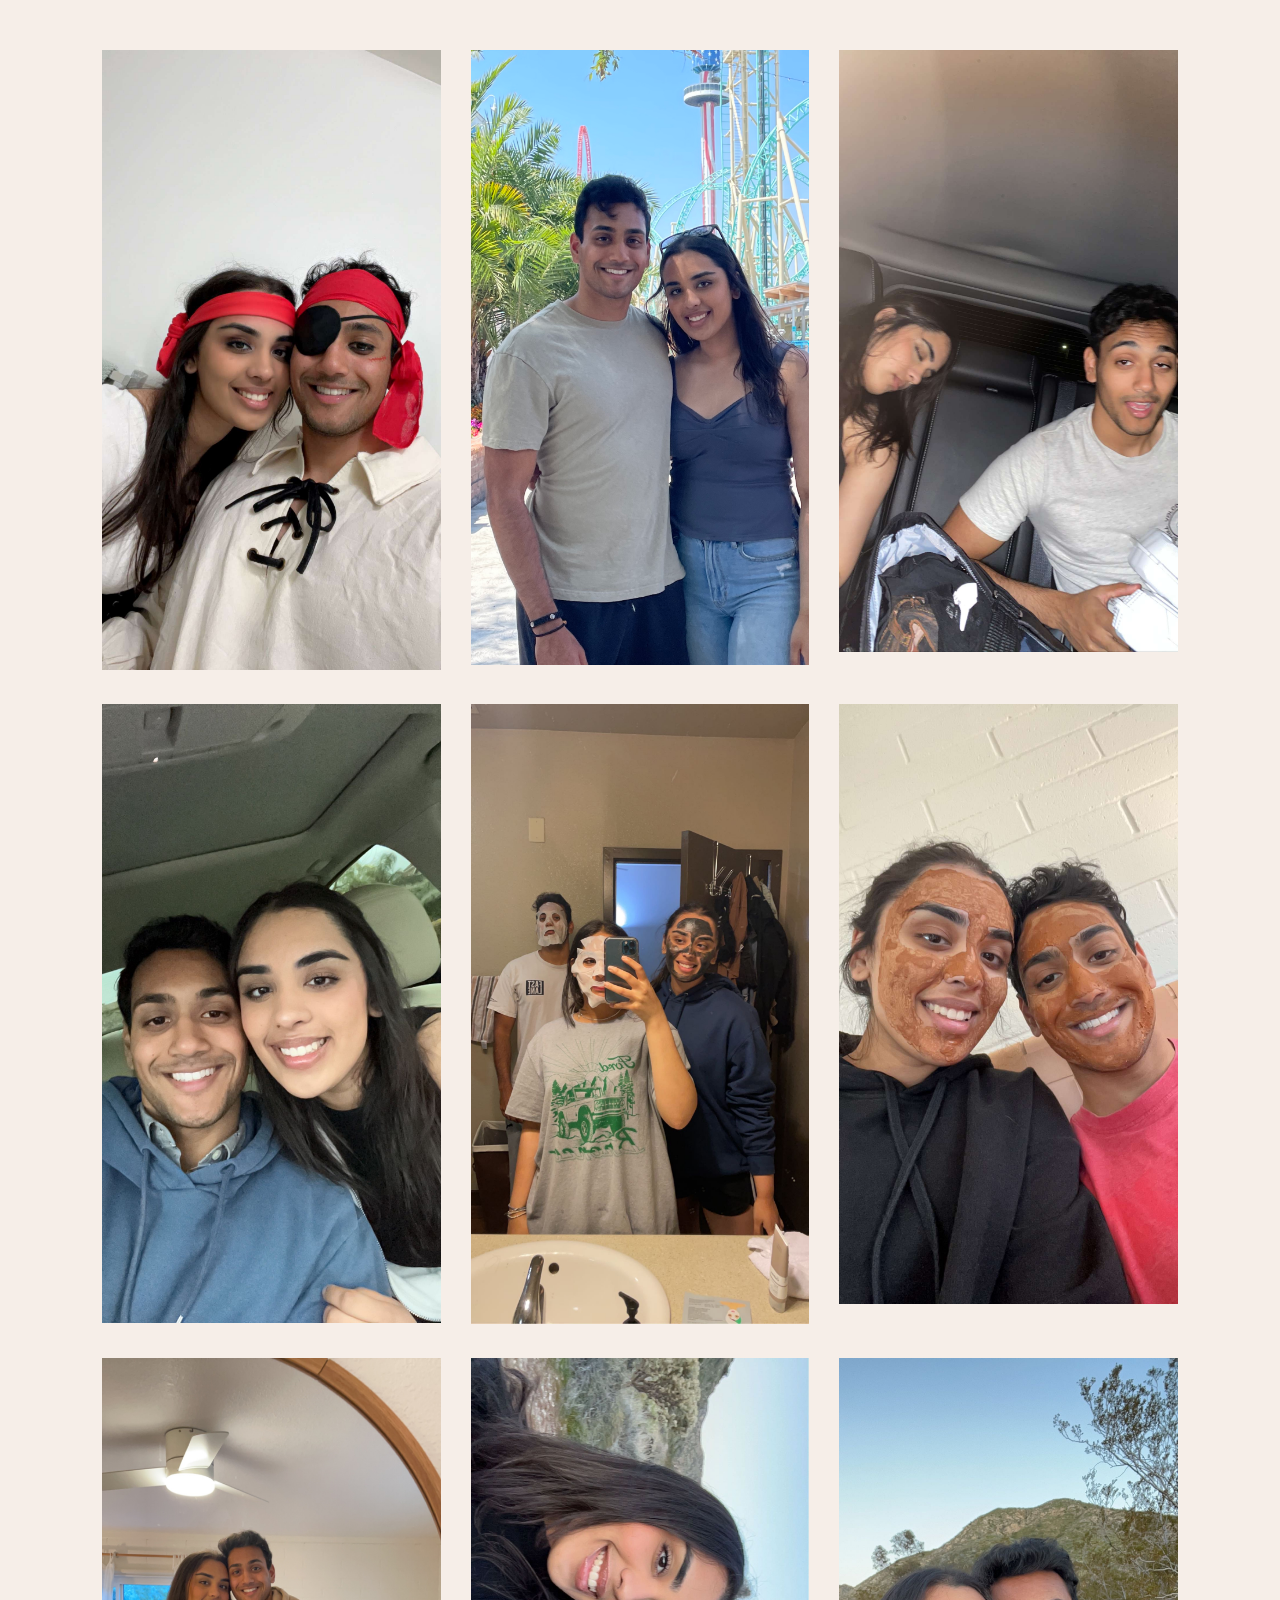
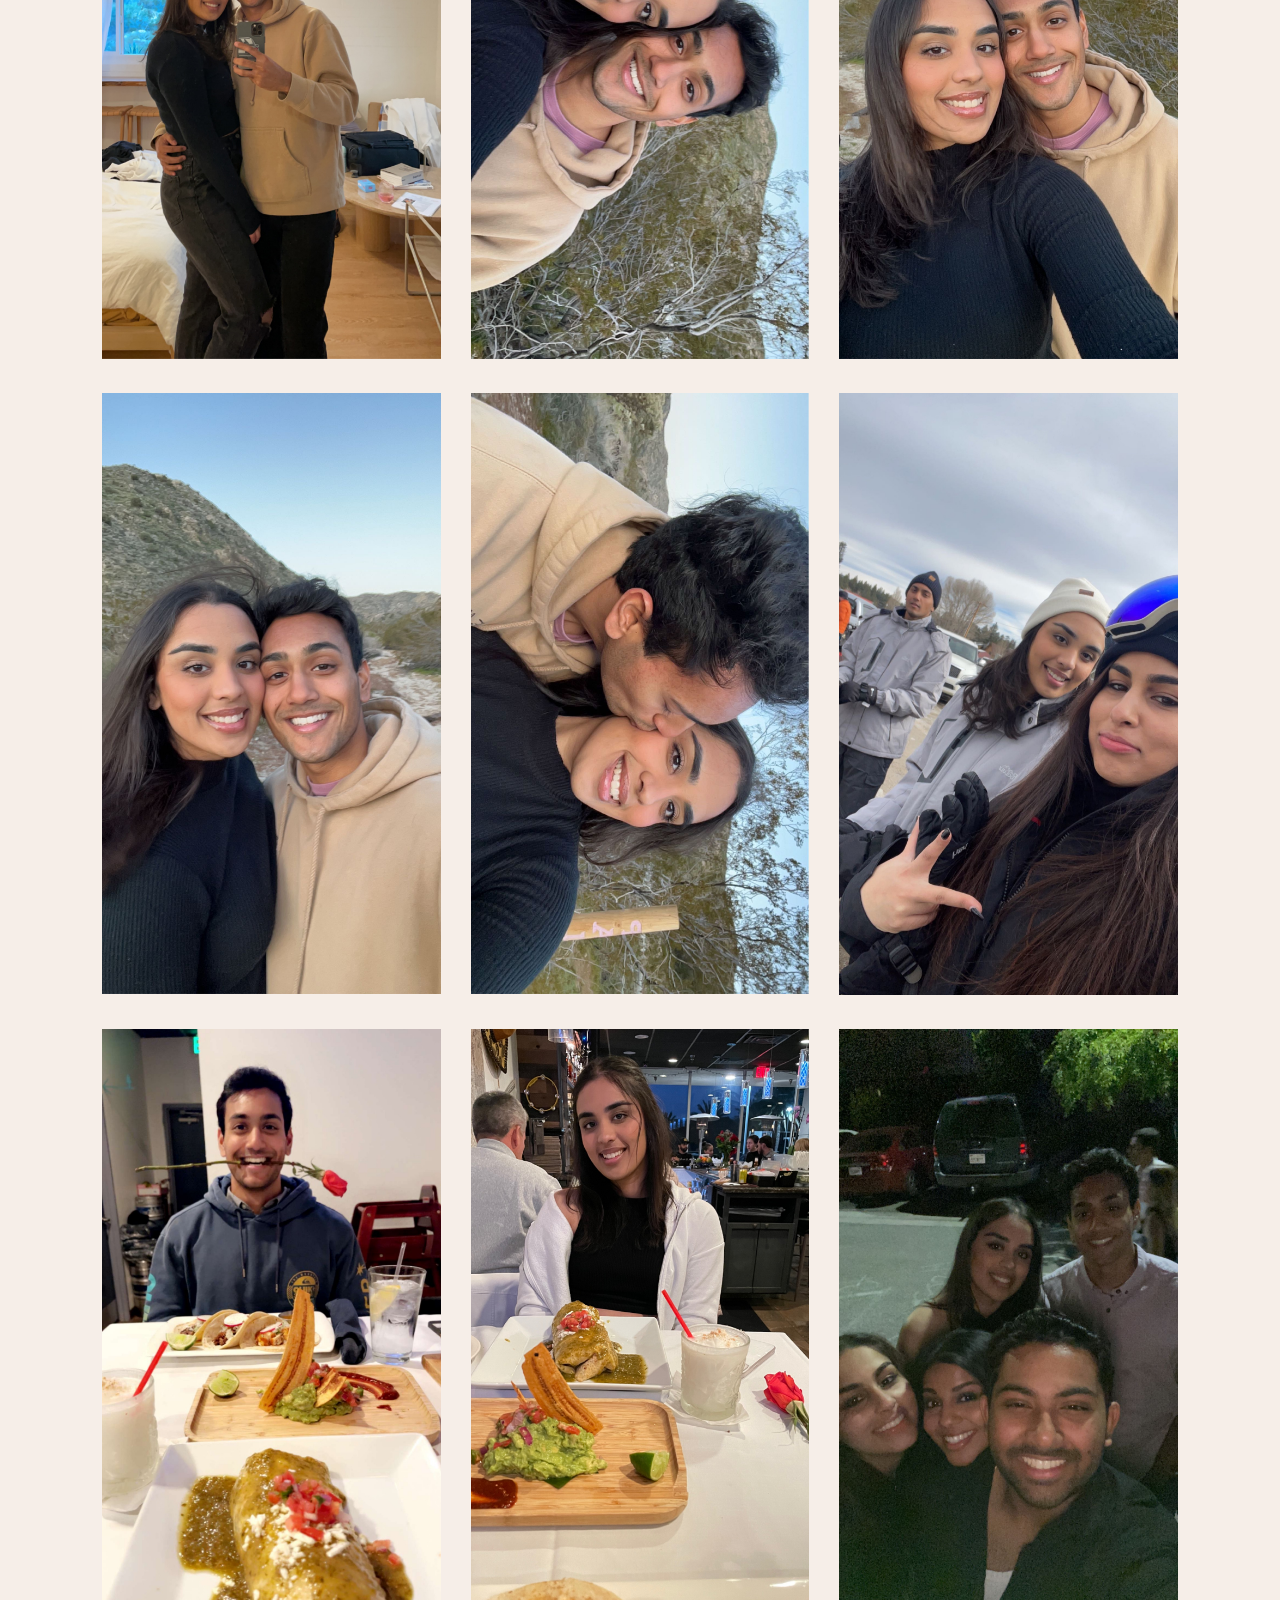
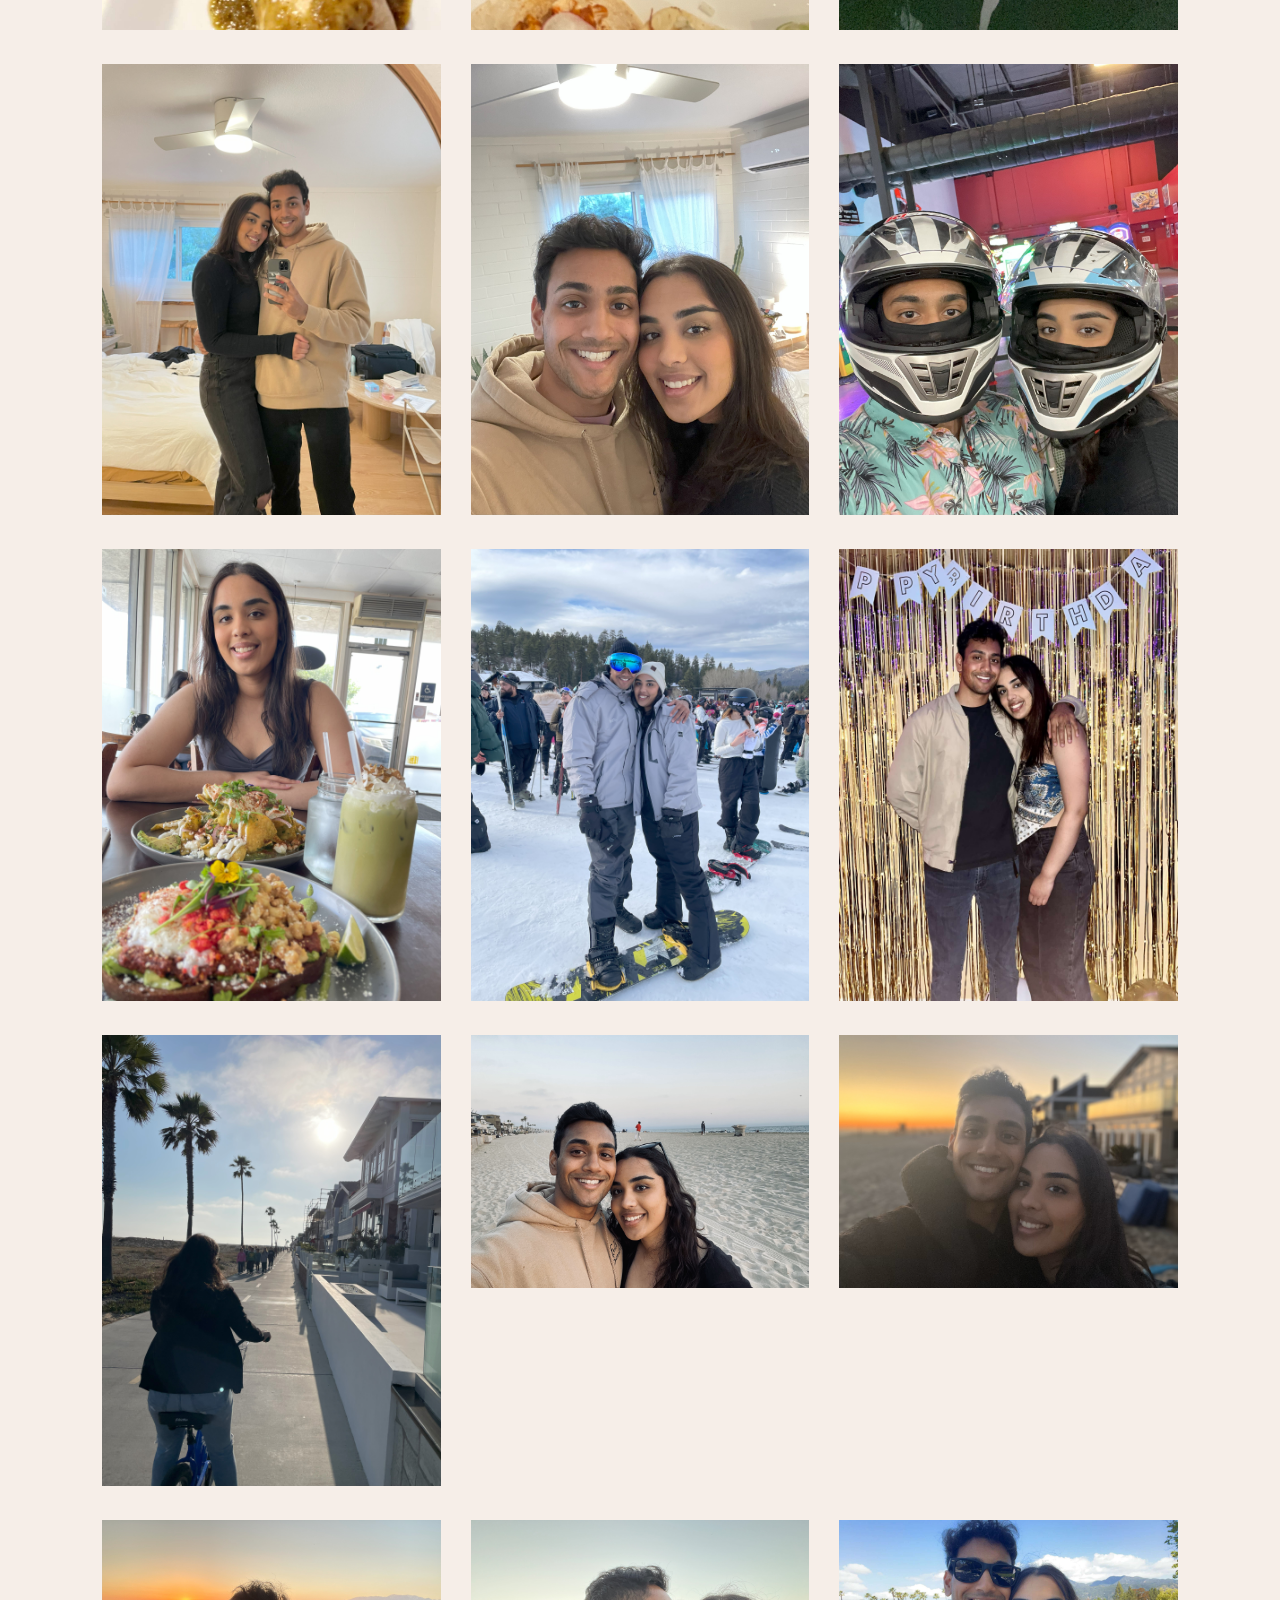
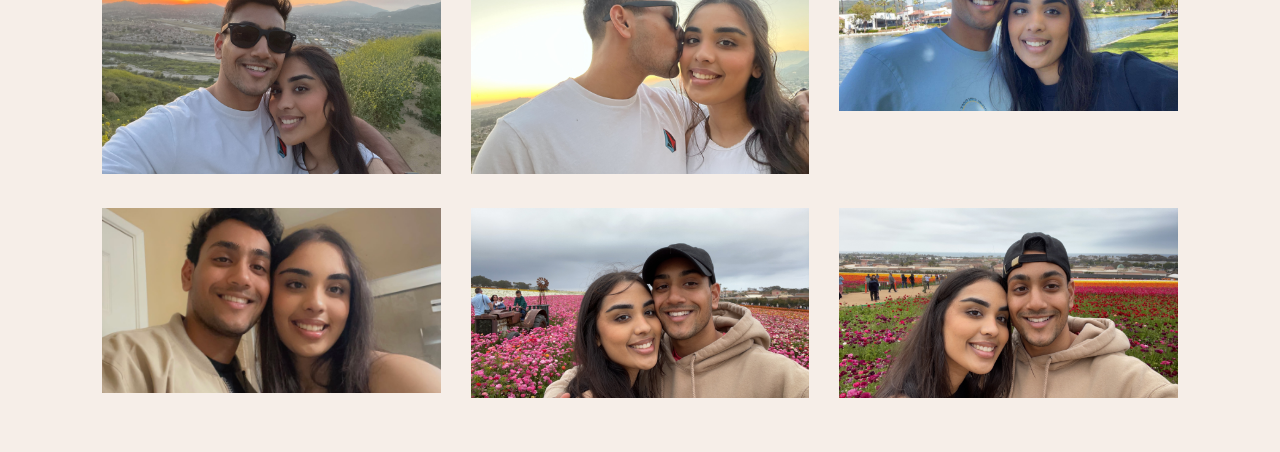
==== year1.html @ 70c32c3d "Add Year 1.html" ====
<!DOCTYPE html>
<html>
    <head>
        <meta name="viewport" content="width=device-width, initial-scale=1.0">
        <title>Year 1 Image Gallery</title>
        <link rel="stylesheet" href="style.css">
        <link rel="stylesheet" href="lightbox.css">

    </head>
    <body style="background-color:#f6eee8;">
        <div class="container">
            <div class="gallery">
                <a href="Year1/Halloween2022.JPG" data-lightbox="Halloween 2022" data-title="Halloween 2022">
                    <img src="Year1/Halloween2022.JPG">
                </a>
                <a href="Year1/Knotts2023_2.jpg" data-lightbox="Knotts Berry Farm 2023" data-title="Knotts Berry Farm 2023">
                    <img src="Year1/Knotts2023_2.jpg">
                </a>
                <a href="Year1/Riverside2023_1.JPG" data-lightbox="Riverside 2023" data-title="Riverside 2023">
                    <img src="Year1/Riverside2023_1.JPG">
                </a>
                <a href="Year1/RiversideSycamorePark2023.JPG" data-lightbox="Sycamore Park - Riverside 2023" data-title="Sycamore Park - Riverside 2023">
                    <img src="Year1/RiversideSycamorePark2023.JPG">
                </a>
                <a href="Year1/Riverside2022_3.JPG" data-lightbox="Riverside 2022" data-title="Riverside 2022">
                    <img src="Year1/Riverside2022_3.JPG">
                </a>
                <a href="Year1/JoshuaTree2023_1.JPG" data-lightbox="Joshua Tree 2023" data-title="Joshua Tree 2023">
                    <img src="Year1/JoshuaTree2023_1.JPG">
                </a>
                <a href="Year1/JoshuaTree2023_4.JPG" data-lightbox="Joshua Tree 2023" data-title="Joshua Tree 2023">
                    <img src="Year1/JoshuaTree2023_4.JPG">
                </a>
                <a href="Year1/JoshuaTree2023_5.JPG" data-lightbox="Joshua Tree 2023" data-title="Joshua Tree 2023">
                    <img src="Year1/JoshuaTree2023_5.JPG">
                </a>
                <a href="Year1/JoshuaTree2023_6.JPG" data-lightbox="Joshua Tree 2023" data-title="Joshua Tree 2023">
                    <img src="Year1/JoshuaTree2023_6.JPG">
                </a>
                <a href="Year1/JoshuaTree2023_7.JPG" data-lightbox="Joshua Tree 2023" data-title="Joshua Tree 2023">
                    <img src="Year1/JoshuaTree2023_7.JPG">
                </a>
                <a href="Year1/JoshuaTree2023_8.JPG" data-lightbox="Joshua Tree 2023" data-title="Joshua Tree 2023">
                    <img src="Year1/JoshuaTree2023_8.JPG">
                </a>
                <a href="Year1/BigBear2023_2.JPG" data-lightbox="Big Bear 2023" data-title="Big Bear 2023">
                    <img src="Year1/BigBear2023_2.JPG">
                </a>
                <a href="Year1/Riverside - Valentines Day 2023_1.JPG" data-lightbox="Valentines Day - Riverside 2023" data-title="Valentines Day - Riverside 2023">
                    <img src="Year1/Riverside - Valentines Day 2023_1.JPG">
                </a>
                <a href="Year1/Riverside - Valentines Day 2023_2.JPG" data-lightbox="Valentines Day - Riverside 2023" data-title="Valentines Day - Riverside 2023">
                    <img src="Year1/Riverside - Valentines Day 2023_2.JPG">
                </a>
                <a href="Year1/Riverside2023_2.JPG" data-lightbox="Riverside 2023" data-title="Riverside 2023">
                    <img src="Year1/Riverside2023_2.JPG">
                </a>
                <a href="Year1/JoshuaTree2023_2.jpg" data-lightbox="Joshua Tree 2023" data-title="Joshua Tree 2023">
                    <img src="Year1/JoshuaTree2023_2.jpg">
                </a>
                <a href="Year1/JoshuaTree2023_3.jpg" data-lightbox="Joshua Tree 2023" data-title="Joshua Tree 2023">
                    <img src="Year1/JoshuaTree2023_3.jpg">
                </a>
                <a href="Year1/K1Speed_2023.jpg" data-lightbox="K1 Speed 2023 - Ryan's Birthday" data-title="K1 Speed 2023 - Ryan's Birthday">
                    <img src="Year1/K1Speed_2023.jpg">
                </a>
                <a href="Year1/Knotts2023_1.jpg" data-lightbox="Knotts Berry Farm 2023" data-title="Knotts Berry Farm 2023">
                    <img src="Year1/Knotts2023_1.jpg">
                </a>
                <a href="Year1/BigBear2023.jpg" data-lightbox="Big Bear 2023" data-title="Big Bear 2023">
                    <img src="Year1/BigBear2023.jpg">
                </a>
                <a href="Year1/Riverside2022_2.JPG" data-lightbox="Riverside 2022" data-title="Riverside 2022">
                    <img src="Year1/Riverside2022_2.JPG">
                </a>
                <a href="Year1/Newport2023_1.jpg" data-lightbox="Newport 2023" data-title="Newport 2023">
                    <img src="Year1/Newport2023_1.jpg">
                </a>
                <a href="Year1/Newport2023_2.jpg" data-lightbox="Newport 2023" data-title="Newport 2023">
                    <img src="Year1/Newport2023_2.jpg">
                </a>
                <a href="Year1/Newport2023_3.jpg" data-lightbox="Newport 2023" data-title="Newport 2023">
                    <img src="Year1/Newport2023_3.jpg">
                </a>
                <a href="Year1/Riverside_MountRoubidoux2023_1.jpg" data-lightbox="Mount Roubidoux - Riverside 2023" data-title="Mount Roubidoux - Riverside 2023">
                    <img src="Year1/Riverside_MountRoubidoux2023_1.jpg">
                </a>
                <a href="Year1/Riverside_MountRoubidoux2023_2.jpg" data-lightbox="Mount Roubidoux - Riverside 2023" data-title="Mount Roubidoux - Riverside 2023">
                    <img src="Year1/Riverside_MountRoubidoux2023_2.jpg">
                </a>
                <a href="Year1/RSMLake2023.JPG" data-lightbox="Rancho Santa Margarita Lake 2023" data-title="Rancho Santa Margarita Lake 2023">
                    <img src="Year1/RSMLake2023.JPG">
                </a>
                <a href="Year1/Riverside2022_1.JPG" data-lightbox="Riverside 2022" data-title="Riverside 2022">
                    <img src="Year1/Riverside2022_1.JPG">
                </a>
                <a href="Year1/CarlsbadFlowerFields2023_1.JPG" data-lightbox="Carlsbad Flower Fields 2023" data-title="Carlsbad Flower Fields 2023">
                    <img src="Year1/CarlsbadFlowerFields2023_1.JPG">
                </a>
                <a href="Year1/CarlsbadFlowerFields2023_2.JPG" data-lightbox="Carlsbad Flower Fields 2023" data-title="Carlsbad Flower Fields 2023">
                    <img src="Year1/CarlsbadFlowerFields2023_2.JPG">
                </a>
            </div>
        </div>
        <script src="lightbox-plus-jquery.js"></script>
    </body>
</html>
---- style.css ----
*{
    margin: 0;
    padding: 0;
    box-sizing: border-box;
    font-family: 'poppins', sans-serif;
}

.container{
    width: 100%;
    min-height: 100vh;
    display: flex;
    align-items: center;
    justify-content: center;
    padding: 50px 8%;
}

.gallery{
    display: grid;
    grid-template-columns: repeat(auto-fit, minmax(250px, 1fr));
    grid-gap: 30px;
}

.gallery img{
    width: 100%;
}
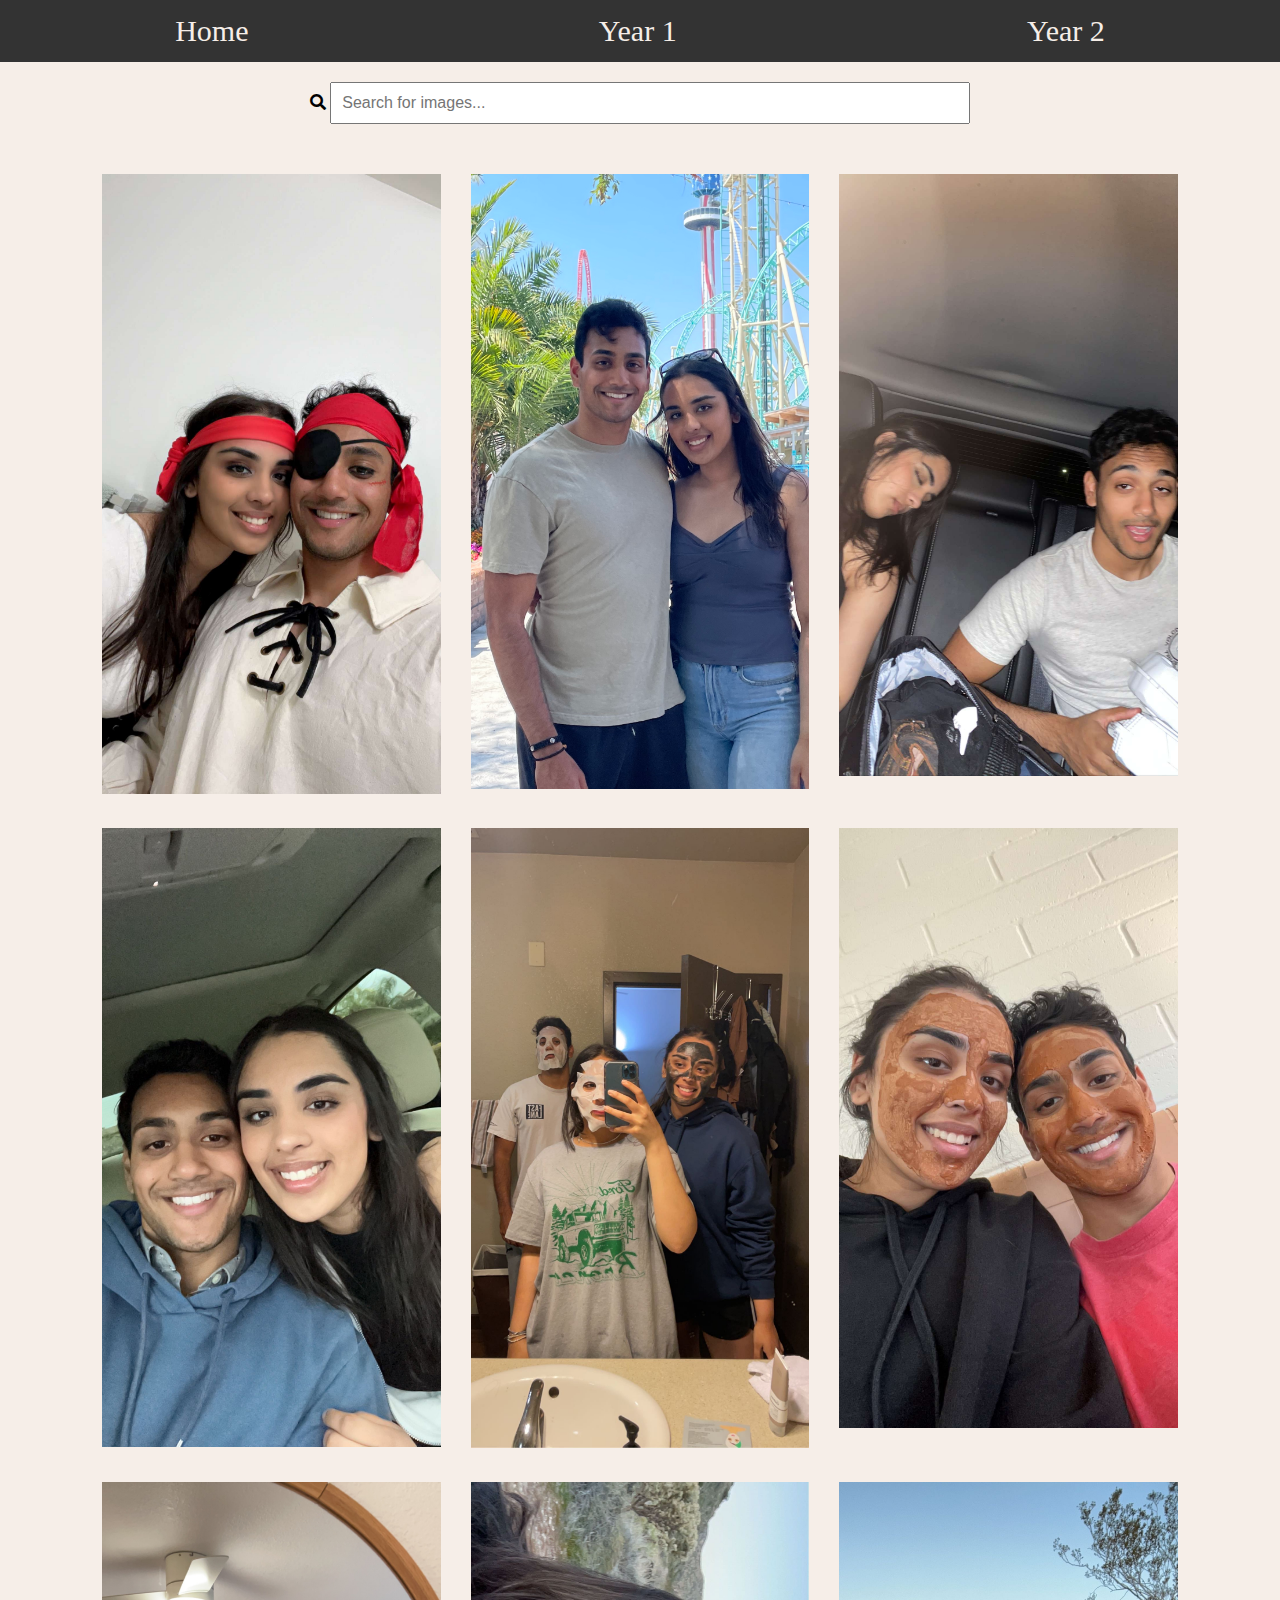
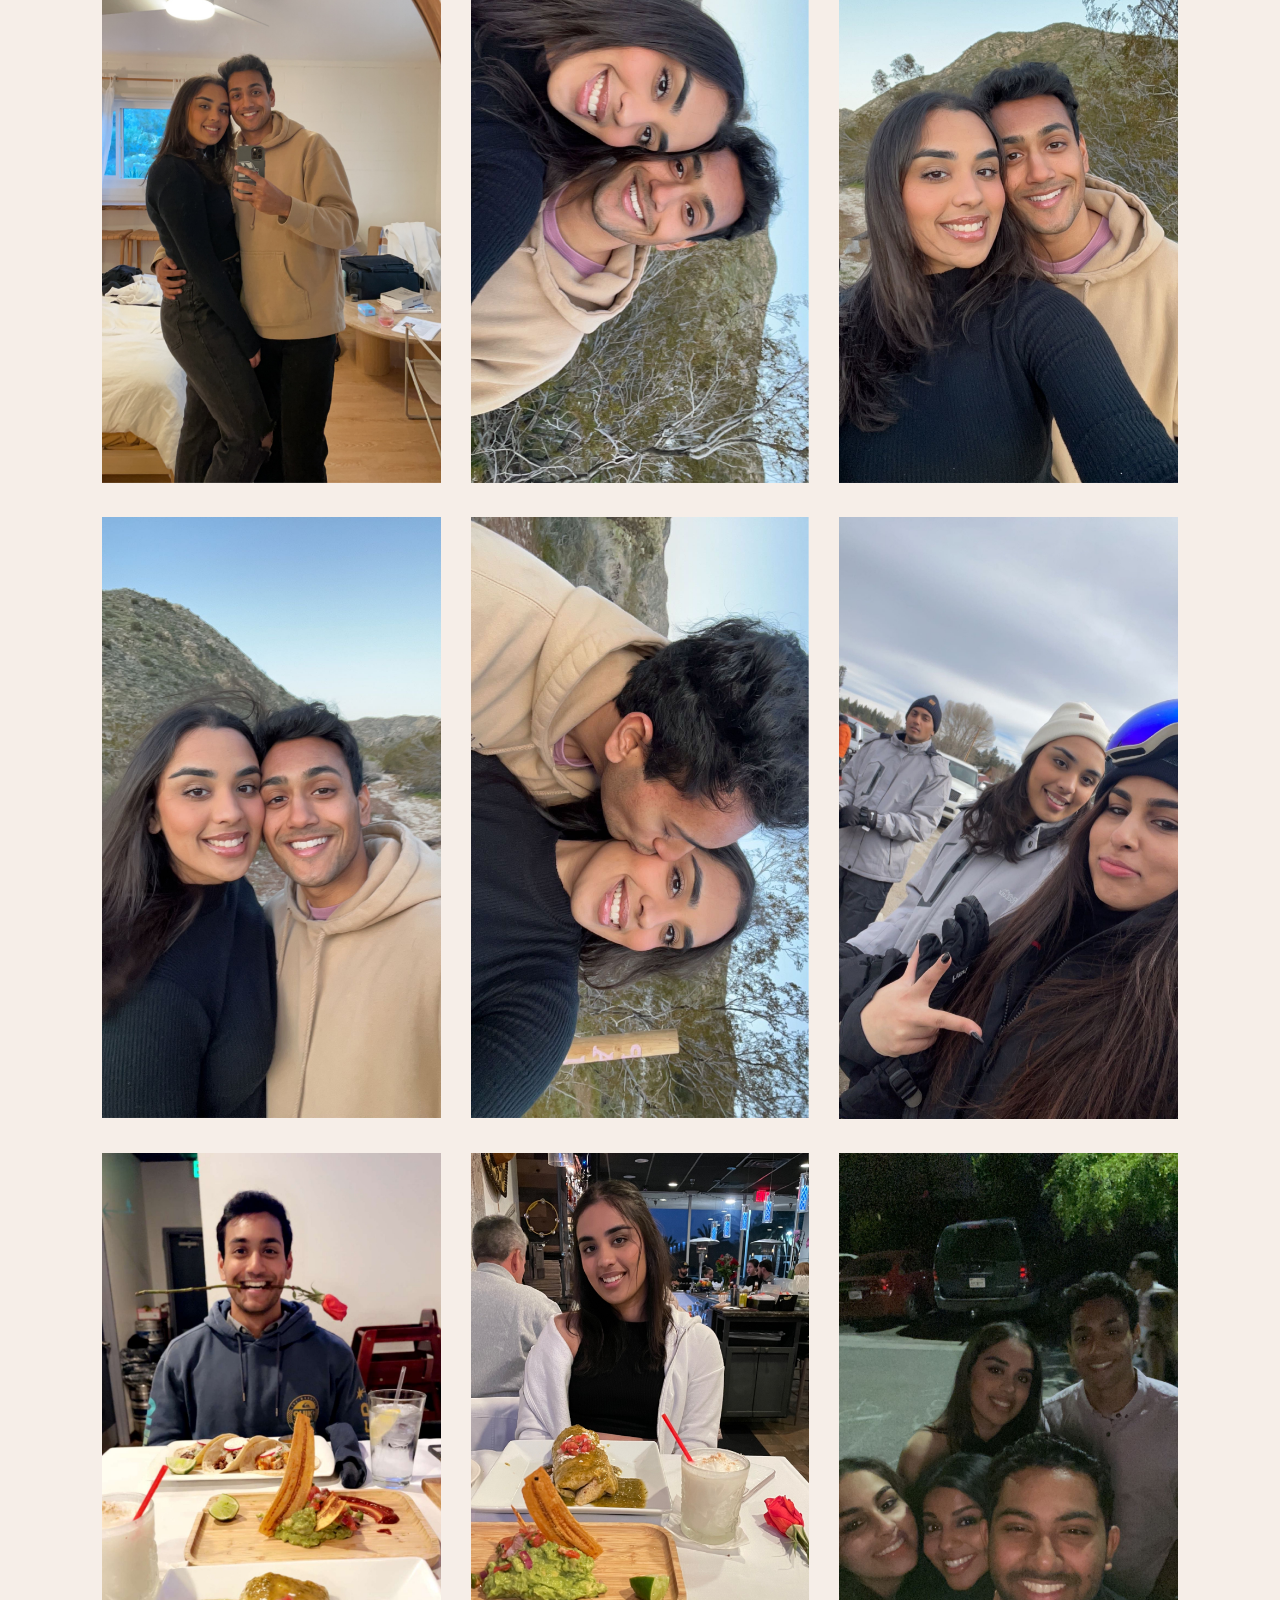
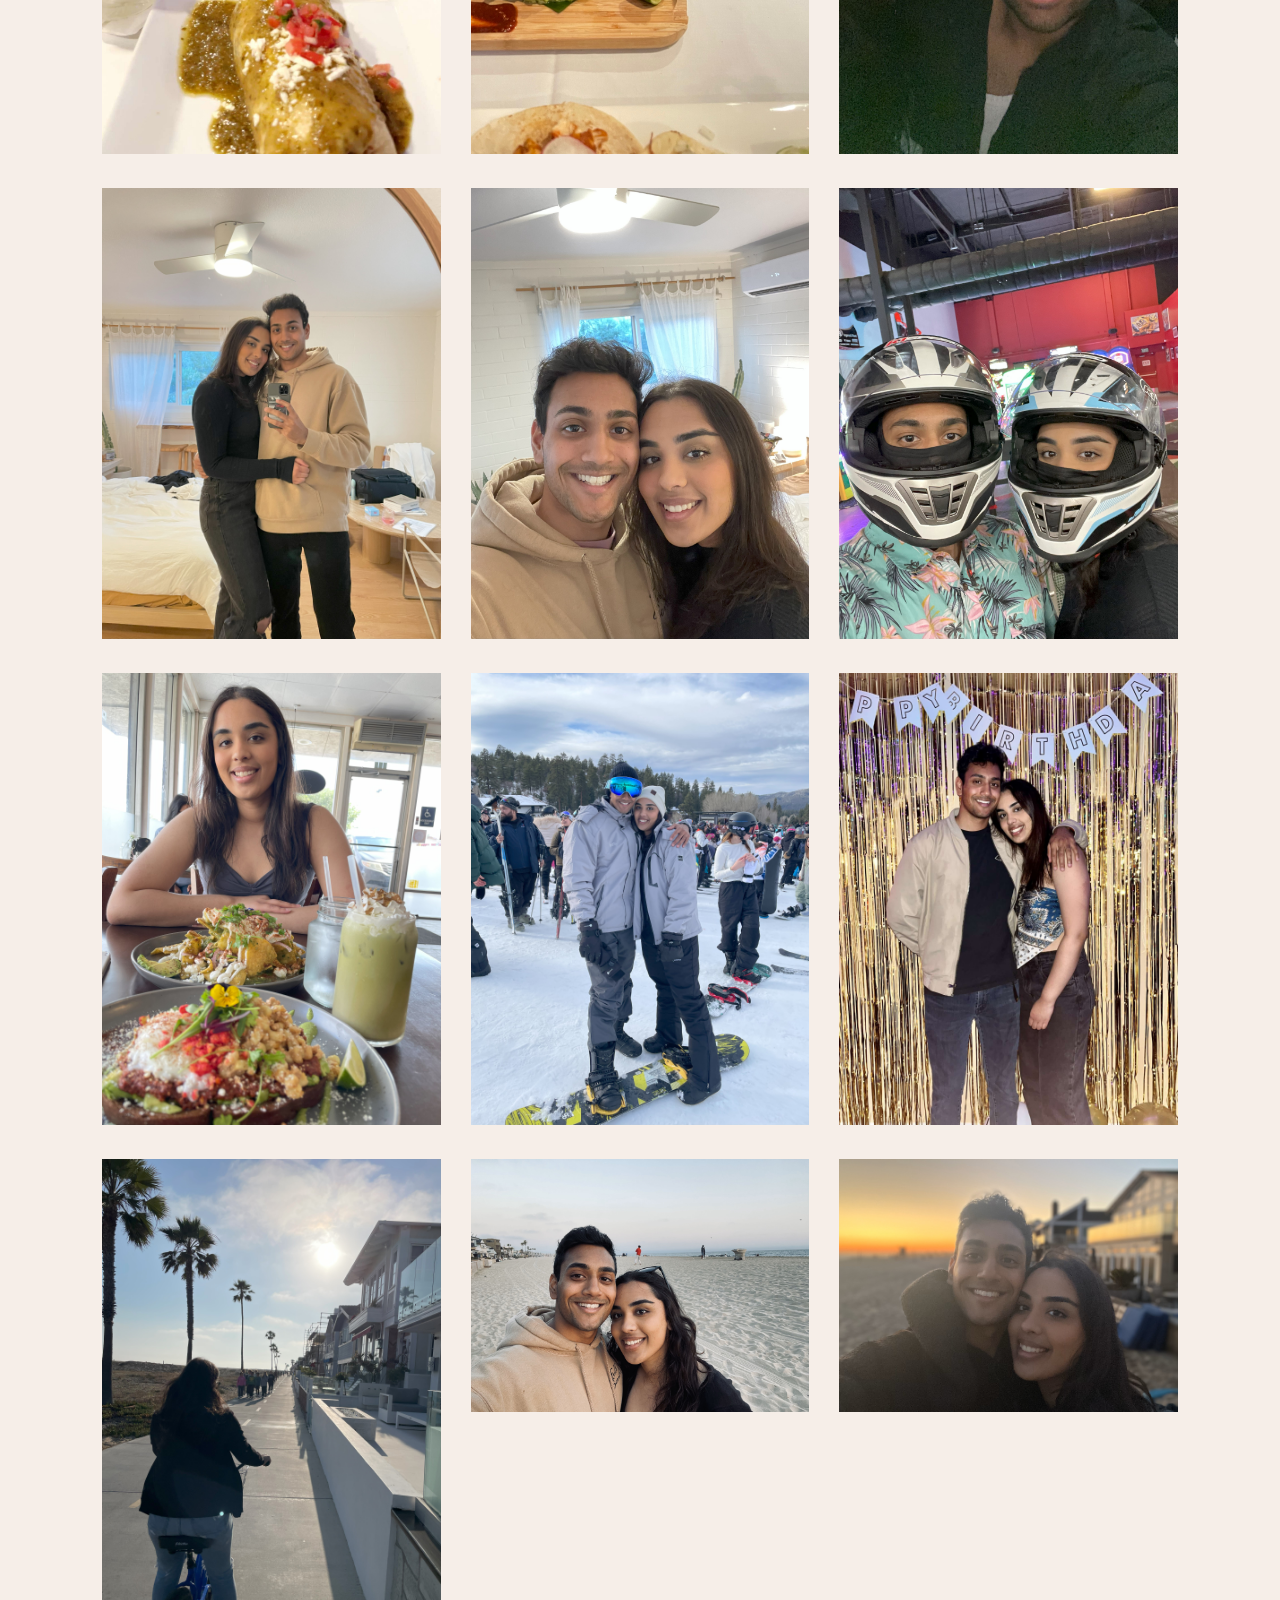
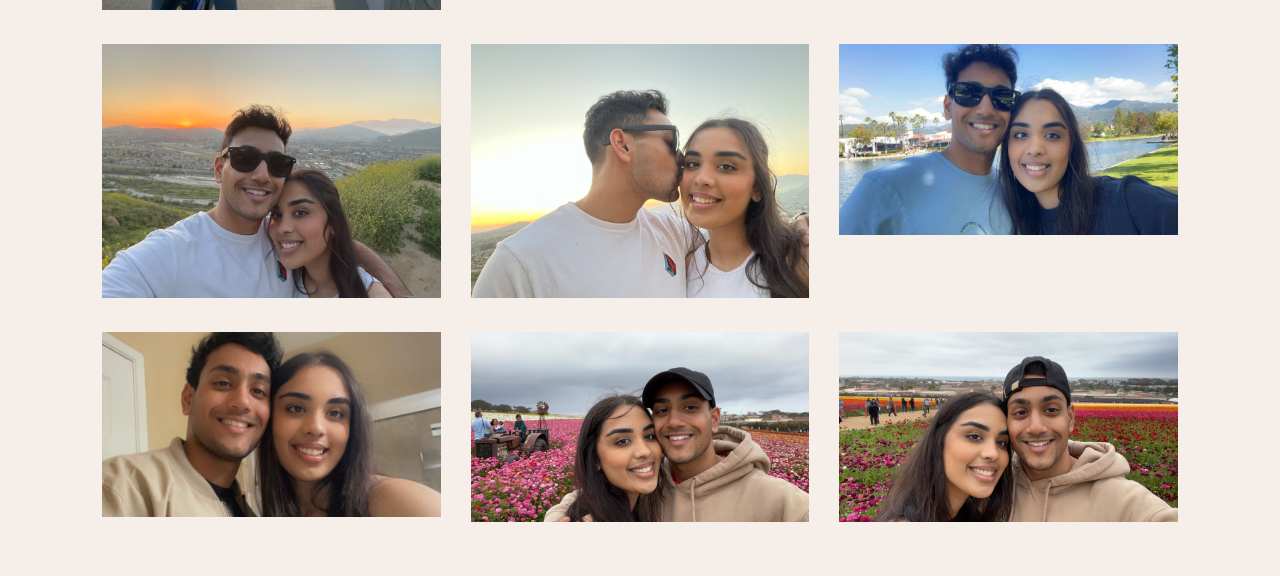
==== commit a3d81a03: "add nav bar and search" ====
--- a/year1.html
+++ b/year1.html
@@ -3,105 +3,138 @@
     <head>
         <meta name="viewport" content="width=device-width, initial-scale=1.0">
         <title>Year 1 Image Gallery</title>
-        <link rel="stylesheet" href="style.css">
+        <link rel="stylesheet" href="gallery_style.css">
         <link rel="stylesheet" href="lightbox.css">
-
+        <link rel="stylesheet" href="https://cdnjs.cloudflare.com/ajax/libs/font-awesome/5.15.4/css/all.min.css">
     </head>
     <body style="background-color:#f6eee8;">
+
+                <!-- Navigation Bar -->
+        <nav class="navbar">
+            <ul>
+                <li><a href="index.html">Home</a></li>
+                <li><a href="year1.html">Year 1</a></li>
+                <li><a href="#">Year 2</a></li>
+            </ul>
+        </nav>
+
+        <div class="search-container">
+            <i class="fas fa-search search-icon"></i>
+            <input type="text" id="searchInput" onkeyup="searchImages()" placeholder="Search for images...">
+        </div>
+
         <div class="container">
             <div class="gallery">
-                <a href="Year1/Halloween2022.JPG" data-lightbox="Halloween 2022" data-title="Halloween 2022">
+                <a href="Year1/Halloween2022.JPG" data-lightbox="Year 1" data-title="Halloween 2022">
                     <img src="Year1/Halloween2022.JPG">
                 </a>
-                <a href="Year1/Knotts2023_2.jpg" data-lightbox="Knotts Berry Farm 2023" data-title="Knotts Berry Farm 2023">
+                <a href="Year1/Knotts2023_2.jpg" data-lightbox="Year 1" data-title="Knotts Berry Farm 2023">
                     <img src="Year1/Knotts2023_2.jpg">
                 </a>
-                <a href="Year1/Riverside2023_1.JPG" data-lightbox="Riverside 2023" data-title="Riverside 2023">
+                <a href="Year1/Riverside2023_1.JPG" data-lightbox="Year 1" data-title="Riverside 2023">
                     <img src="Year1/Riverside2023_1.JPG">
                 </a>
-                <a href="Year1/RiversideSycamorePark2023.JPG" data-lightbox="Sycamore Park - Riverside 2023" data-title="Sycamore Park - Riverside 2023">
+                <a href="Year1/RiversideSycamorePark2023.JPG" data-lightbox="Year 1" data-title="Sycamore Park - Riverside 2023">
                     <img src="Year1/RiversideSycamorePark2023.JPG">
                 </a>
-                <a href="Year1/Riverside2022_3.JPG" data-lightbox="Riverside 2022" data-title="Riverside 2022">
+                <a href="Year1/Riverside2022_3.JPG" data-lightbox="Year 1" data-title="Riverside 2022">
                     <img src="Year1/Riverside2022_3.JPG">
                 </a>
-                <a href="Year1/JoshuaTree2023_1.JPG" data-lightbox="Joshua Tree 2023" data-title="Joshua Tree 2023">
+                <a href="Year1/JoshuaTree2023_1.JPG" data-lightbox="Year 1" data-title="Joshua Tree 2023">
                     <img src="Year1/JoshuaTree2023_1.JPG">
                 </a>
-                <a href="Year1/JoshuaTree2023_4.JPG" data-lightbox="Joshua Tree 2023" data-title="Joshua Tree 2023">
+                <a href="Year1/JoshuaTree2023_4.JPG" data-lightbox="Year 1" data-title="Joshua Tree 2023">
                     <img src="Year1/JoshuaTree2023_4.JPG">
                 </a>
-                <a href="Year1/JoshuaTree2023_5.JPG" data-lightbox="Joshua Tree 2023" data-title="Joshua Tree 2023">
+                <a href="Year1/JoshuaTree2023_5.JPG" data-lightbox="Year 1" data-title="Joshua Tree 2023">
                     <img src="Year1/JoshuaTree2023_5.JPG">
                 </a>
-                <a href="Year1/JoshuaTree2023_6.JPG" data-lightbox="Joshua Tree 2023" data-title="Joshua Tree 2023">
+                <a href="Year1/JoshuaTree2023_6.JPG" data-lightbox="Year 1" data-title="Joshua Tree 2023">
                     <img src="Year1/JoshuaTree2023_6.JPG">
                 </a>
-                <a href="Year1/JoshuaTree2023_7.JPG" data-lightbox="Joshua Tree 2023" data-title="Joshua Tree 2023">
+                <a href="Year1/JoshuaTree2023_7.JPG" data-lightbox="Year 1" data-title="Joshua Tree 2023">
                     <img src="Year1/JoshuaTree2023_7.JPG">
                 </a>
-                <a href="Year1/JoshuaTree2023_8.JPG" data-lightbox="Joshua Tree 2023" data-title="Joshua Tree 2023">
+                <a href="Year1/JoshuaTree2023_8.JPG" data-lightbox="Year 1" data-title="Joshua Tree 2023">
                     <img src="Year1/JoshuaTree2023_8.JPG">
                 </a>
-                <a href="Year1/BigBear2023_2.JPG" data-lightbox="Big Bear 2023" data-title="Big Bear 2023">
+                <a href="Year1/BigBear2023_2.JPG" data-lightbox="Year 1" data-title="Big Bear 2023">
                     <img src="Year1/BigBear2023_2.JPG">
                 </a>
-                <a href="Year1/Riverside - Valentines Day 2023_1.JPG" data-lightbox="Valentines Day - Riverside 2023" data-title="Valentines Day - Riverside 2023">
+                <a href="Year1/Riverside - Valentines Day 2023_1.JPG" data-lightbox="Year 1" data-title="Valentines Day - Riverside 2023">
                     <img src="Year1/Riverside - Valentines Day 2023_1.JPG">
                 </a>
-                <a href="Year1/Riverside - Valentines Day 2023_2.JPG" data-lightbox="Valentines Day - Riverside 2023" data-title="Valentines Day - Riverside 2023">
+                <a href="Year1/Riverside - Valentines Day 2023_2.JPG" data-lightbox="Year 1" data-title="Valentines Day - Riverside 2023">
                     <img src="Year1/Riverside - Valentines Day 2023_2.JPG">
                 </a>
-                <a href="Year1/Riverside2023_2.JPG" data-lightbox="Riverside 2023" data-title="Riverside 2023">
+                <a href="Year1/Riverside2023_2.JPG" data-lightbox="Year 1" data-title="Riverside 2023">
                     <img src="Year1/Riverside2023_2.JPG">
                 </a>
-                <a href="Year1/JoshuaTree2023_2.jpg" data-lightbox="Joshua Tree 2023" data-title="Joshua Tree 2023">
+                <a href="Year1/JoshuaTree2023_2.jpg" data-lightbox="Year 1" data-title="Joshua Tree 2023">
                     <img src="Year1/JoshuaTree2023_2.jpg">
                 </a>
-                <a href="Year1/JoshuaTree2023_3.jpg" data-lightbox="Joshua Tree 2023" data-title="Joshua Tree 2023">
+                <a href="Year1/JoshuaTree2023_3.jpg" data-lightbox="Year 1" data-title="Joshua Tree 2023">
                     <img src="Year1/JoshuaTree2023_3.jpg">
                 </a>
-                <a href="Year1/K1Speed_2023.jpg" data-lightbox="K1 Speed 2023 - Ryan's Birthday" data-title="K1 Speed 2023 - Ryan's Birthday">
+                <a href="Year1/K1Speed_2023.jpg" data-lightbox="Year 1" data-title="K1 Speed 2023 - Ryan's Birthday">
                     <img src="Year1/K1Speed_2023.jpg">
                 </a>
-                <a href="Year1/Knotts2023_1.jpg" data-lightbox="Knotts Berry Farm 2023" data-title="Knotts Berry Farm 2023">
+                <a href="Year1/Knotts2023_1.jpg" data-lightbox="Year 1" data-title="Knotts Berry Farm 2023">
                     <img src="Year1/Knotts2023_1.jpg">
                 </a>
-                <a href="Year1/BigBear2023.jpg" data-lightbox="Big Bear 2023" data-title="Big Bear 2023">
+                <a href="Year1/BigBear2023.jpg" data-lightbox="Year 1" data-title="Big Bear 2023">
                     <img src="Year1/BigBear2023.jpg">
                 </a>
-                <a href="Year1/Riverside2022_2.JPG" data-lightbox="Riverside 2022" data-title="Riverside 2022">
+                <a href="Year1/Riverside2022_2.JPG" data-lightbox="Year 1" data-title="Riverside 2022">
                     <img src="Year1/Riverside2022_2.JPG">
                 </a>
-                <a href="Year1/Newport2023_1.jpg" data-lightbox="Newport 2023" data-title="Newport 2023">
+                <a href="Year1/Newport2023_1.jpg" data-lightbox="Year 1" data-title="Newport 2023">
                     <img src="Year1/Newport2023_1.jpg">
                 </a>
-                <a href="Year1/Newport2023_2.jpg" data-lightbox="Newport 2023" data-title="Newport 2023">
+                <a href="Year1/Newport2023_2.jpg" data-lightbox="Year 1" data-title="Newport 2023">
                     <img src="Year1/Newport2023_2.jpg">
                 </a>
-                <a href="Year1/Newport2023_3.jpg" data-lightbox="Newport 2023" data-title="Newport 2023">
+                <a href="Year1/Newport2023_3.jpg" data-lightbox="Year 1" data-title="Newport 2023">
                     <img src="Year1/Newport2023_3.jpg">
                 </a>
-                <a href="Year1/Riverside_MountRoubidoux2023_1.jpg" data-lightbox="Mount Roubidoux - Riverside 2023" data-title="Mount Roubidoux - Riverside 2023">
+                <a href="Year1/Riverside_MountRoubidoux2023_1.jpg" data-lightbox="Year 1" data-title="Mount Roubidoux - Riverside 2023">
                     <img src="Year1/Riverside_MountRoubidoux2023_1.jpg">
                 </a>
-                <a href="Year1/Riverside_MountRoubidoux2023_2.jpg" data-lightbox="Mount Roubidoux - Riverside 2023" data-title="Mount Roubidoux - Riverside 2023">
+                <a href="Year1/Riverside_MountRoubidoux2023_2.jpg" data-lightbox="Year 1" data-title="Mount Roubidoux - Riverside 2023">
                     <img src="Year1/Riverside_MountRoubidoux2023_2.jpg">
                 </a>
-                <a href="Year1/RSMLake2023.JPG" data-lightbox="Rancho Santa Margarita Lake 2023" data-title="Rancho Santa Margarita Lake 2023">
+                <a href="Year1/RSMLake2023.JPG" data-lightbox="Year 1" data-title="Rancho Santa Margarita Lake 2023">
                     <img src="Year1/RSMLake2023.JPG">
                 </a>
-                <a href="Year1/Riverside2022_1.JPG" data-lightbox="Riverside 2022" data-title="Riverside 2022">
+                <a href="Year1/Riverside2022_1.JPG" data-lightbox="Year 1" data-title="Riverside 2022">
                     <img src="Year1/Riverside2022_1.JPG">
                 </a>
-                <a href="Year1/CarlsbadFlowerFields2023_1.JPG" data-lightbox="Carlsbad Flower Fields 2023" data-title="Carlsbad Flower Fields 2023">
+                <a href="Year1/CarlsbadFlowerFields2023_1.JPG" data-lightbox="Year 1" data-title="Carlsbad Flower Fields 2023">
                     <img src="Year1/CarlsbadFlowerFields2023_1.JPG">
                 </a>
-                <a href="Year1/CarlsbadFlowerFields2023_2.JPG" data-lightbox="Carlsbad Flower Fields 2023" data-title="Carlsbad Flower Fields 2023">
+                <a href="Year1/CarlsbadFlowerFields2023_2.JPG" data-lightbox="Year 1" data-title="Carlsbad Flower Fields 2023">
                     <img src="Year1/CarlsbadFlowerFields2023_2.JPG">
                 </a>
             </div>
         </div>
         <script src="lightbox-plus-jquery.js"></script>
+        <script>
+            function searchImages() {
+                var input, filter, gallery, links, a, i, txtValue;
+                input = document.getElementById("searchInput");
+                filter = input.value.toUpperCase();
+                gallery = document.getElementsByClassName("gallery")[0];
+                links = gallery.getElementsByTagName("a");
+                for (i = 0; i < links.length; i++) {
+                    a = links[i];
+                    txtValue = a.getAttribute("data-title");
+                    if (txtValue.toUpperCase().indexOf(filter) > -1) {
+                        a.style.display = "";
+                    } else {
+                        a.style.display = "none";
+                    }
+                }
+            }
+        </script>
     </body>
 </html>--- a/gallery_style.css
+++ b/gallery_style.css
@@ -0,0 +1,68 @@
+*{
+    margin: 0;
+    padding: 0;
+    box-sizing: border-box;
+    font-family: 'poppins', sans-serif;
+}
+
+.container{
+    width: 100%;
+    min-height: 100vh;
+    display: flex;
+    align-items: center;
+    justify-content: center;
+    padding: 50px 8%;
+}
+
+.gallery{
+    display: grid;
+    grid-template-columns: repeat(auto-fit, minmax(250px, 1fr));
+    grid-gap: 30px;
+}
+
+.gallery img{
+    width: 100%;
+}
+
+.navbar {
+    width: 100%;
+    background-color: #333;
+    overflow: hidden;
+    margin: 0;
+    padding: 0;
+}
+
+.navbar ul {
+    list-style-type: none;
+    margin: 0;
+    padding: 0;
+    display: flex;
+    justify-content: space-around;
+}
+
+.navbar ul li a {
+    display: block;
+    color: #f6eee8;
+    text-align: center;
+    padding: 14px 16px;
+    text-decoration: none;
+    font-family: "Brush Script MT", cursive;
+    font-size: 30px;
+}
+
+.navbar ul li a:hover {
+    background-color: #f6eee8;
+    color: black;
+}
+
+.search-container {
+    text-align: center;
+    margin-top: 20px;
+}
+
+#searchInput {
+    width: 50%; 
+    padding: 10px;
+    font-size: 16px;
+}
+
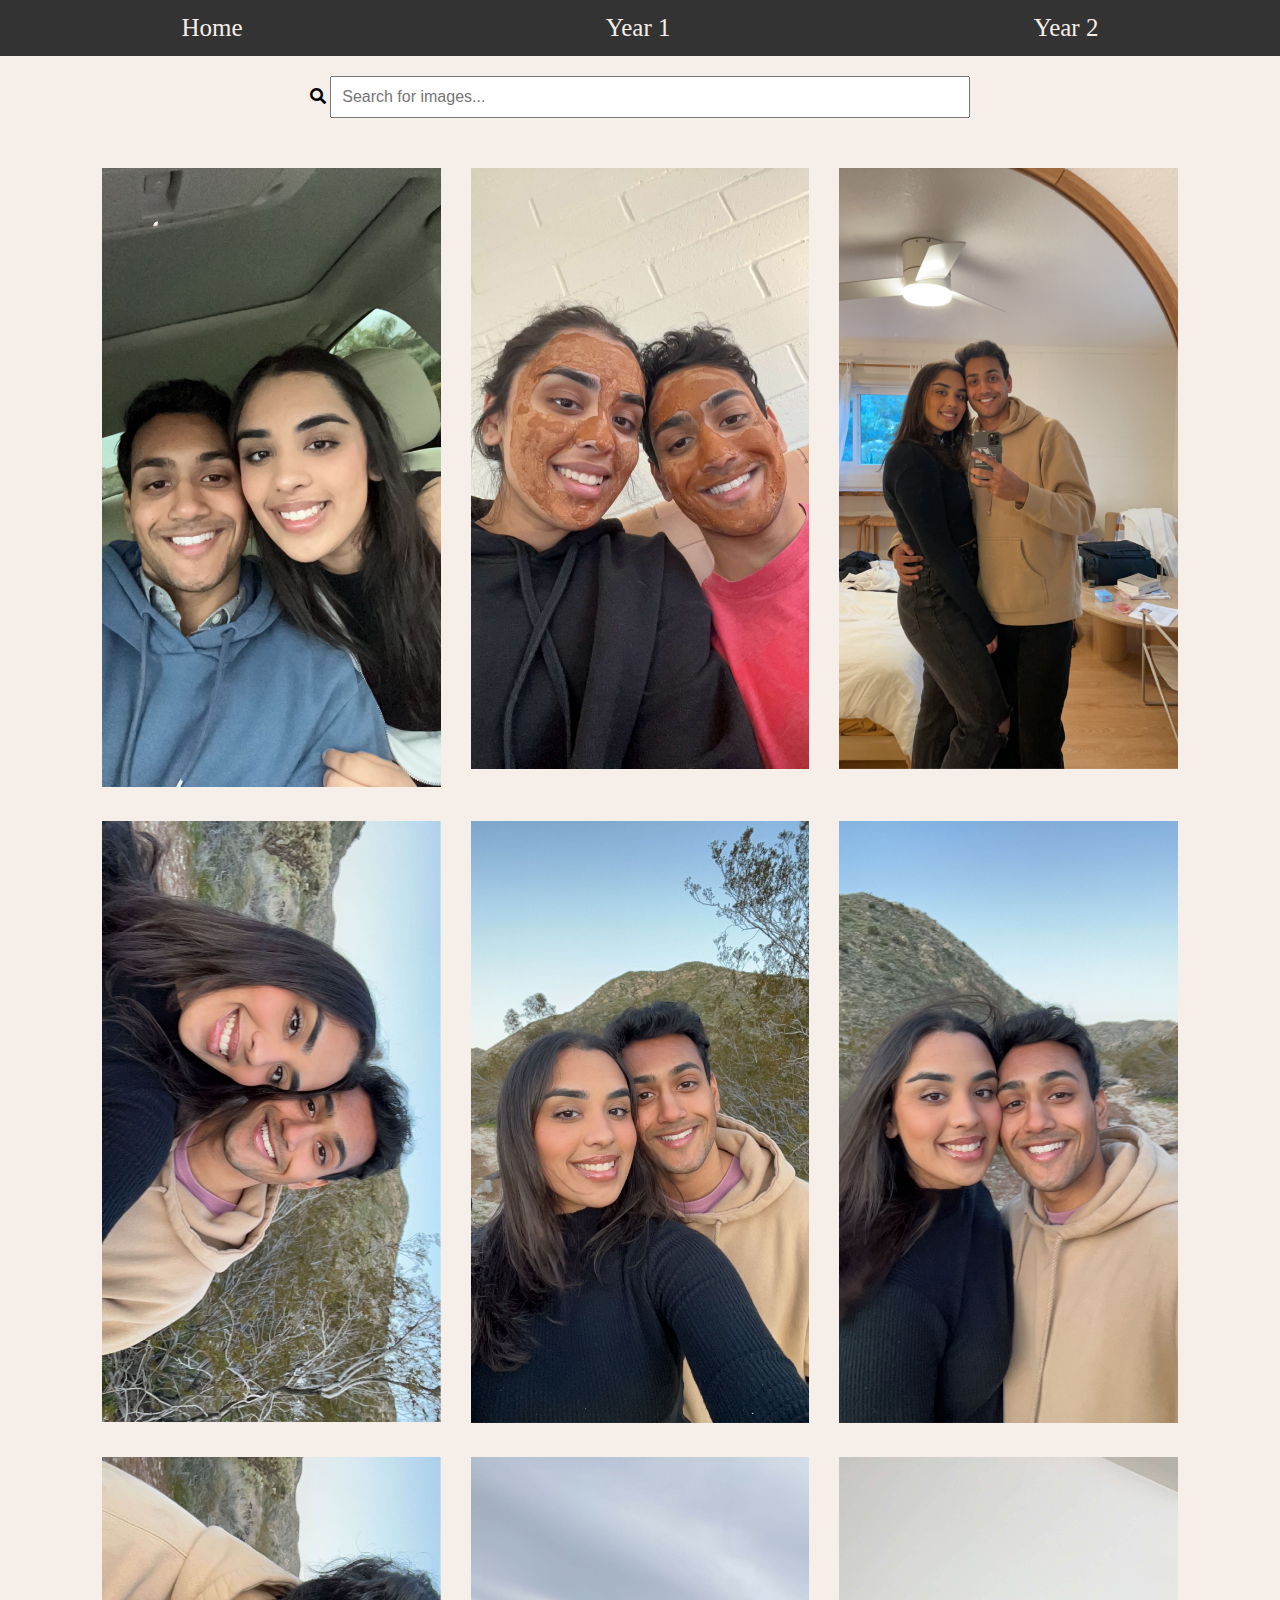
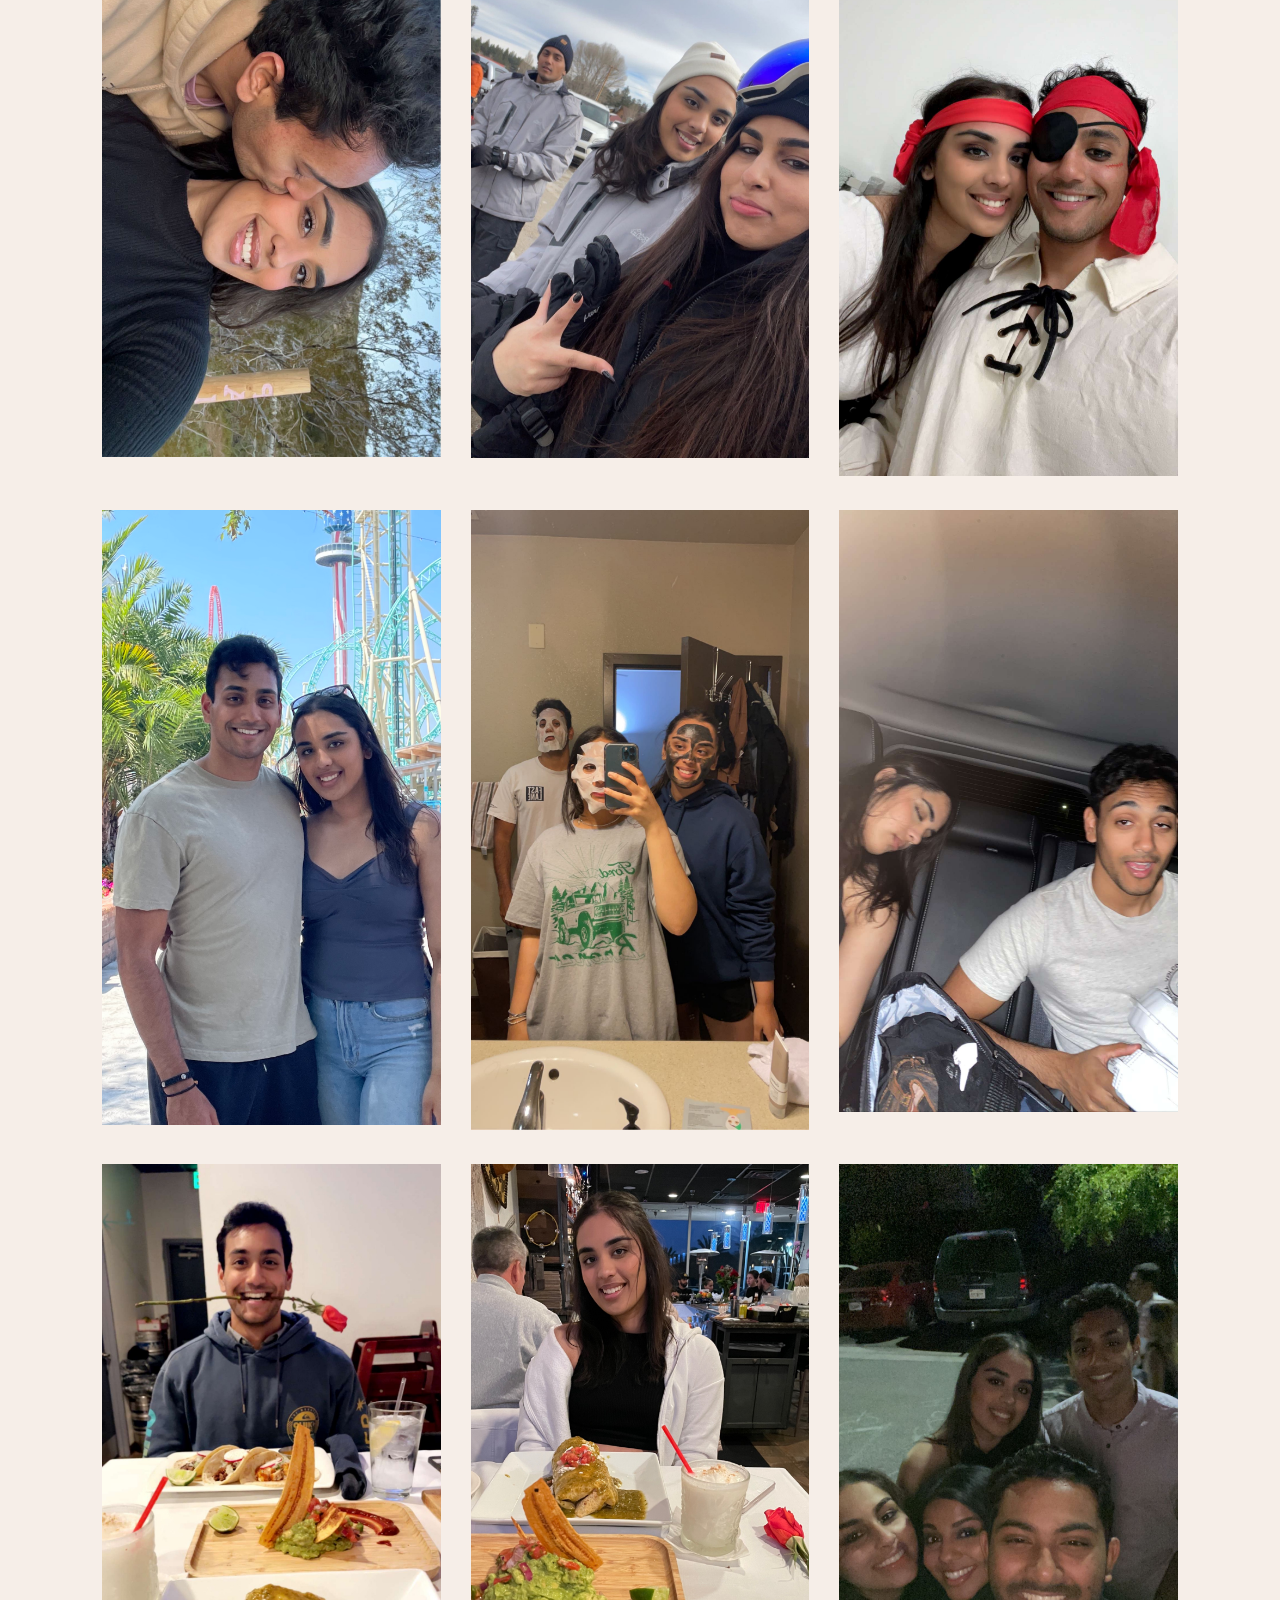
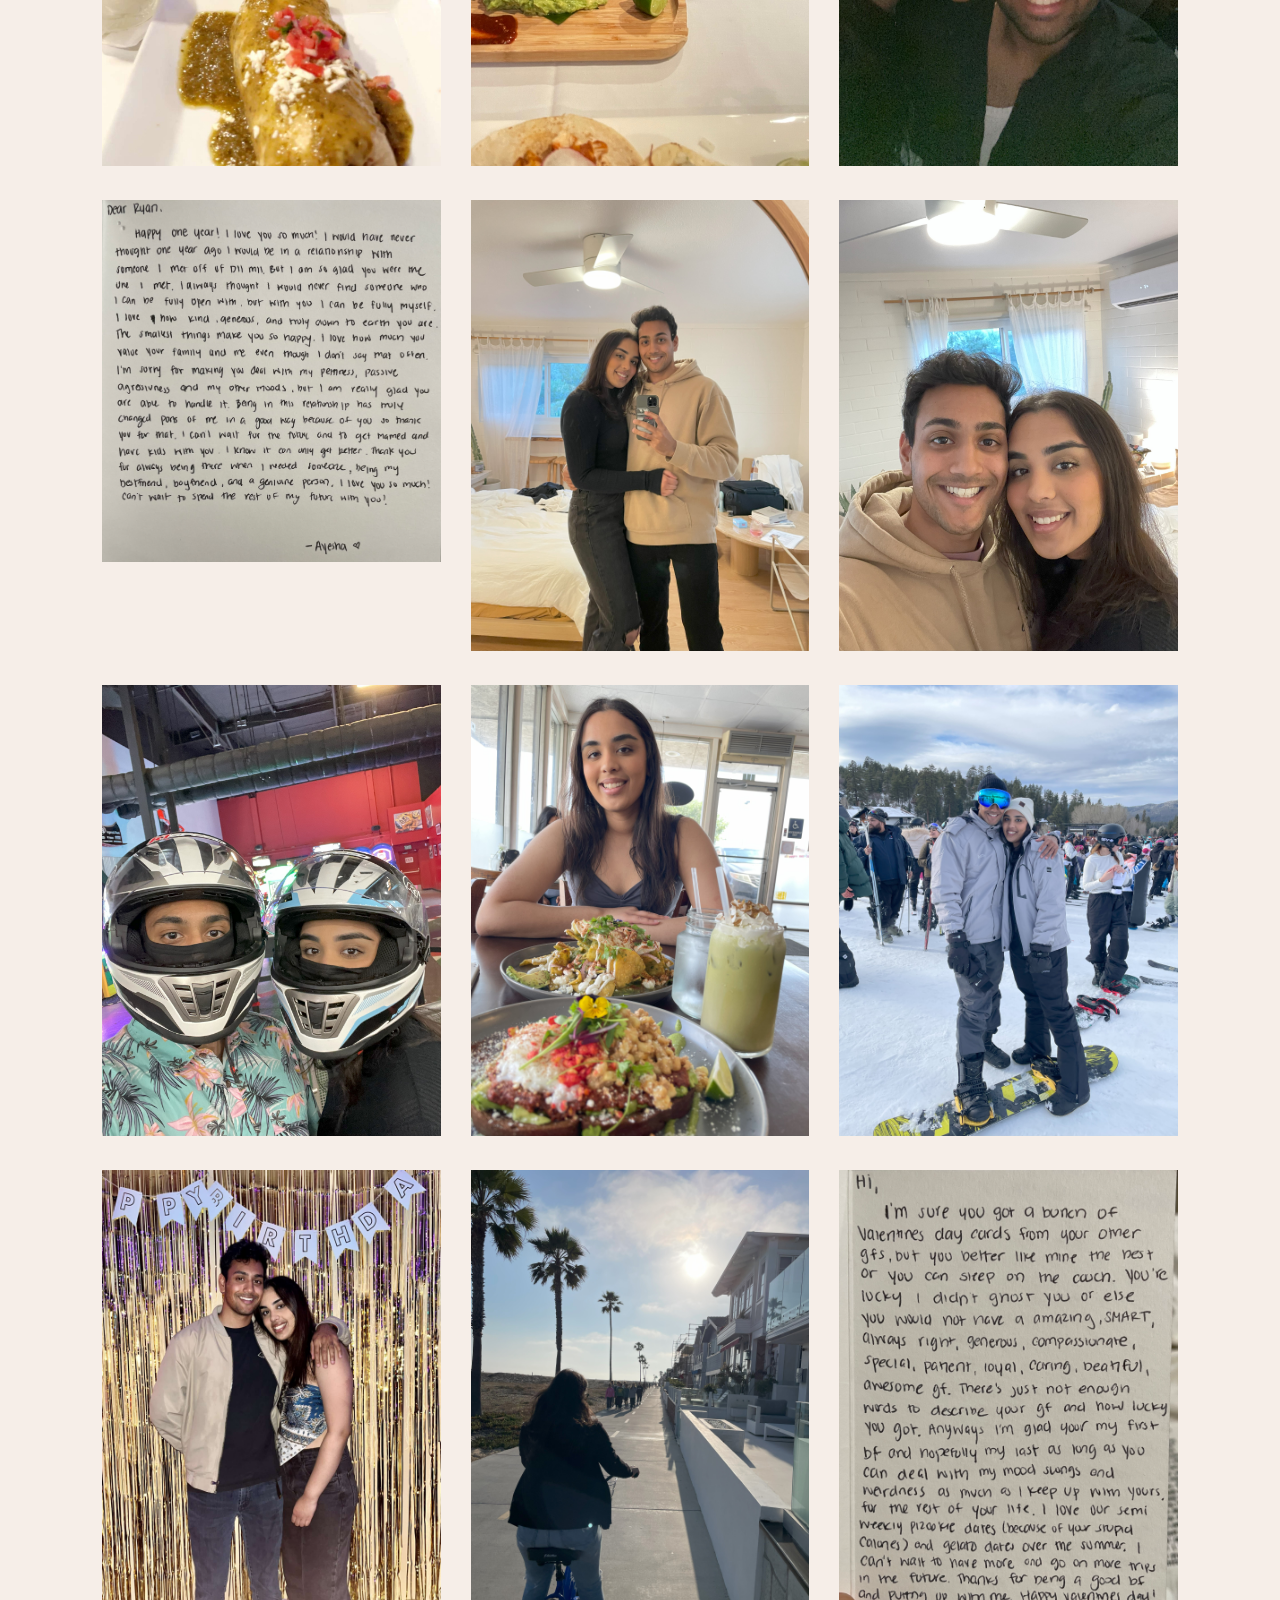
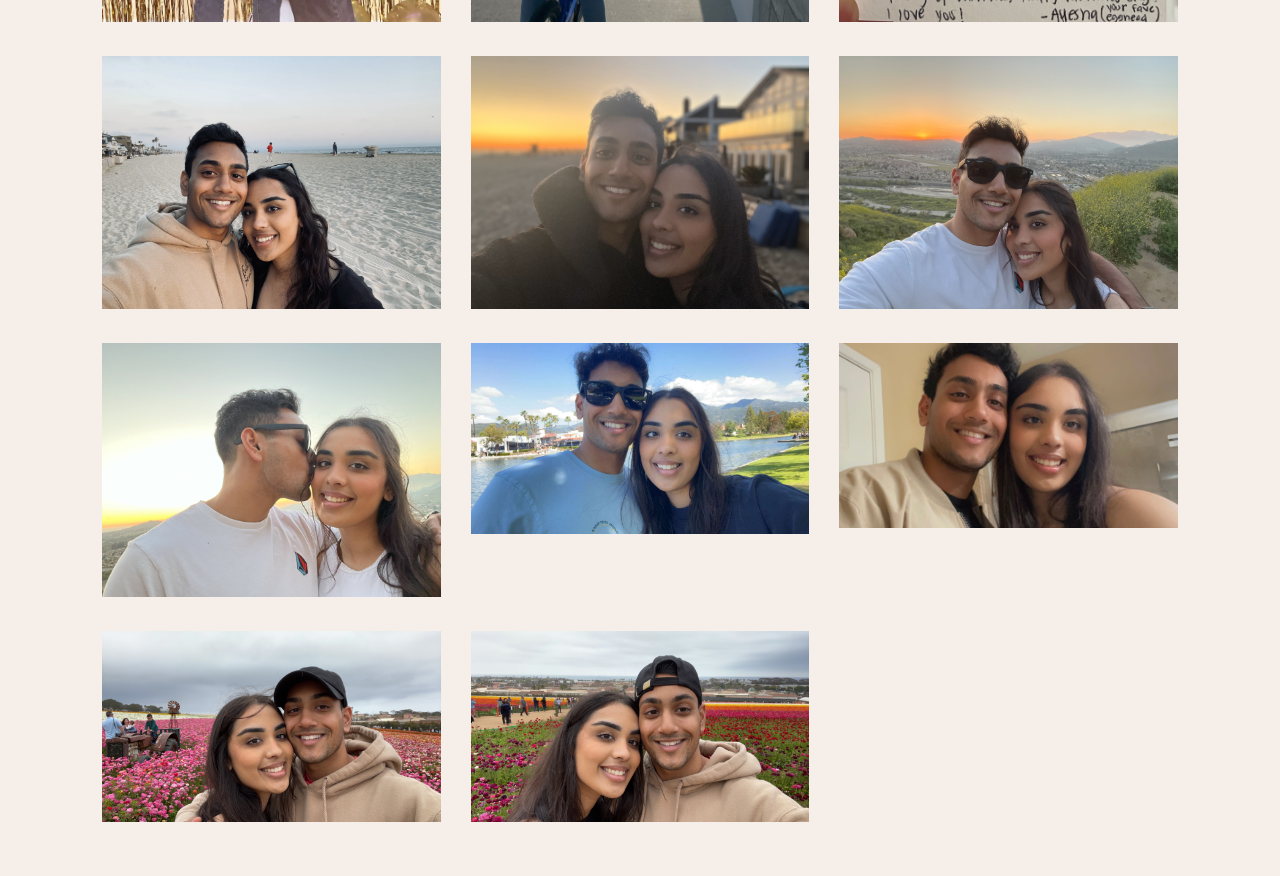
==== commit 6148e398: "Added stuff" ====
--- a/year1.html
+++ b/year1.html
@@ -25,20 +25,8 @@
 
         <div class="container">
             <div class="gallery">
-                <a href="Year1/Halloween2022.JPG" data-lightbox="Year 1" data-title="Halloween 2022">
-                    <img src="Year1/Halloween2022.JPG">
-                </a>
-                <a href="Year1/Knotts2023_2.jpg" data-lightbox="Year 1" data-title="Knotts Berry Farm 2023">
-                    <img src="Year1/Knotts2023_2.jpg">
-                </a>
-                <a href="Year1/Riverside2023_1.JPG" data-lightbox="Year 1" data-title="Riverside 2023">
-                    <img src="Year1/Riverside2023_1.JPG">
-                </a>
                 <a href="Year1/RiversideSycamorePark2023.JPG" data-lightbox="Year 1" data-title="Sycamore Park - Riverside 2023">
                     <img src="Year1/RiversideSycamorePark2023.JPG">
-                </a>
-                <a href="Year1/Riverside2022_3.JPG" data-lightbox="Year 1" data-title="Riverside 2022">
-                    <img src="Year1/Riverside2022_3.JPG">
                 </a>
                 <a href="Year1/JoshuaTree2023_1.JPG" data-lightbox="Year 1" data-title="Joshua Tree 2023">
                     <img src="Year1/JoshuaTree2023_1.JPG">
@@ -61,6 +49,18 @@
                 <a href="Year1/BigBear2023_2.JPG" data-lightbox="Year 1" data-title="Big Bear 2023">
                     <img src="Year1/BigBear2023_2.JPG">
                 </a>
+                <a href="Year1/Halloween2022.JPG" data-lightbox="Year 1" data-title="Halloween 2022">
+                    <img src="Year1/Halloween2022.JPG">
+                </a>
+                <a href="Year1/Knotts2023_2.jpg" data-lightbox="Year 1" data-title="Knotts Berry Farm 2023">
+                    <img src="Year1/Knotts2023_2.jpg">
+                </a>
+                <a href="Year1/Riverside2022_3.JPG" data-lightbox="Year 1" data-title="Riverside 2022">
+                    <img src="Year1/Riverside2022_3.JPG">
+                </a>
+                <a href="Year1/Riverside2023_1.JPG" data-lightbox="Year 1" data-title="Riverside 2023">
+                    <img src="Year1/Riverside2023_1.JPG">
+                </a>
                 <a href="Year1/Riverside - Valentines Day 2023_1.JPG" data-lightbox="Year 1" data-title="Valentines Day - Riverside 2023">
                     <img src="Year1/Riverside - Valentines Day 2023_1.JPG">
                 </a>
@@ -69,6 +69,9 @@
                 </a>
                 <a href="Year1/Riverside2023_2.JPG" data-lightbox="Year 1" data-title="Riverside 2023">
                     <img src="Year1/Riverside2023_2.JPG">
+                </a>
+                <a href="Year1/FirstAnniversaryNote.jpg" data-lightbox="Year 1" data-title="First Anniversary Note 2023">
+                    <img src="Year1/FirstAnniversaryNote.jpg">
                 </a>
                 <a href="Year1/JoshuaTree2023_2.jpg" data-lightbox="Year 1" data-title="Joshua Tree 2023">
                     <img src="Year1/JoshuaTree2023_2.jpg">
@@ -90,6 +93,9 @@
                 </a>
                 <a href="Year1/Newport2023_1.jpg" data-lightbox="Year 1" data-title="Newport 2023">
                     <img src="Year1/Newport2023_1.jpg">
+                </a>
+                <a href="Year1/FirstValentinesNote.jpg" data-lightbox="Year 1" data-title="First Valentines Note 2023">
+                    <img src="Year1/FirstValentinesNote.jpg">
                 </a>
                 <a href="Year1/Newport2023_2.jpg" data-lightbox="Year 1" data-title="Newport 2023">
                     <img src="Year1/Newport2023_2.jpg">
--- a/gallery_style.css
+++ b/gallery_style.css
@@ -47,7 +47,7 @@
     padding: 14px 16px;
     text-decoration: none;
     font-family: "Brush Script MT", cursive;
-    font-size: 30px;
+    font-size: 25px;
 }
 
 .navbar ul li a:hover {
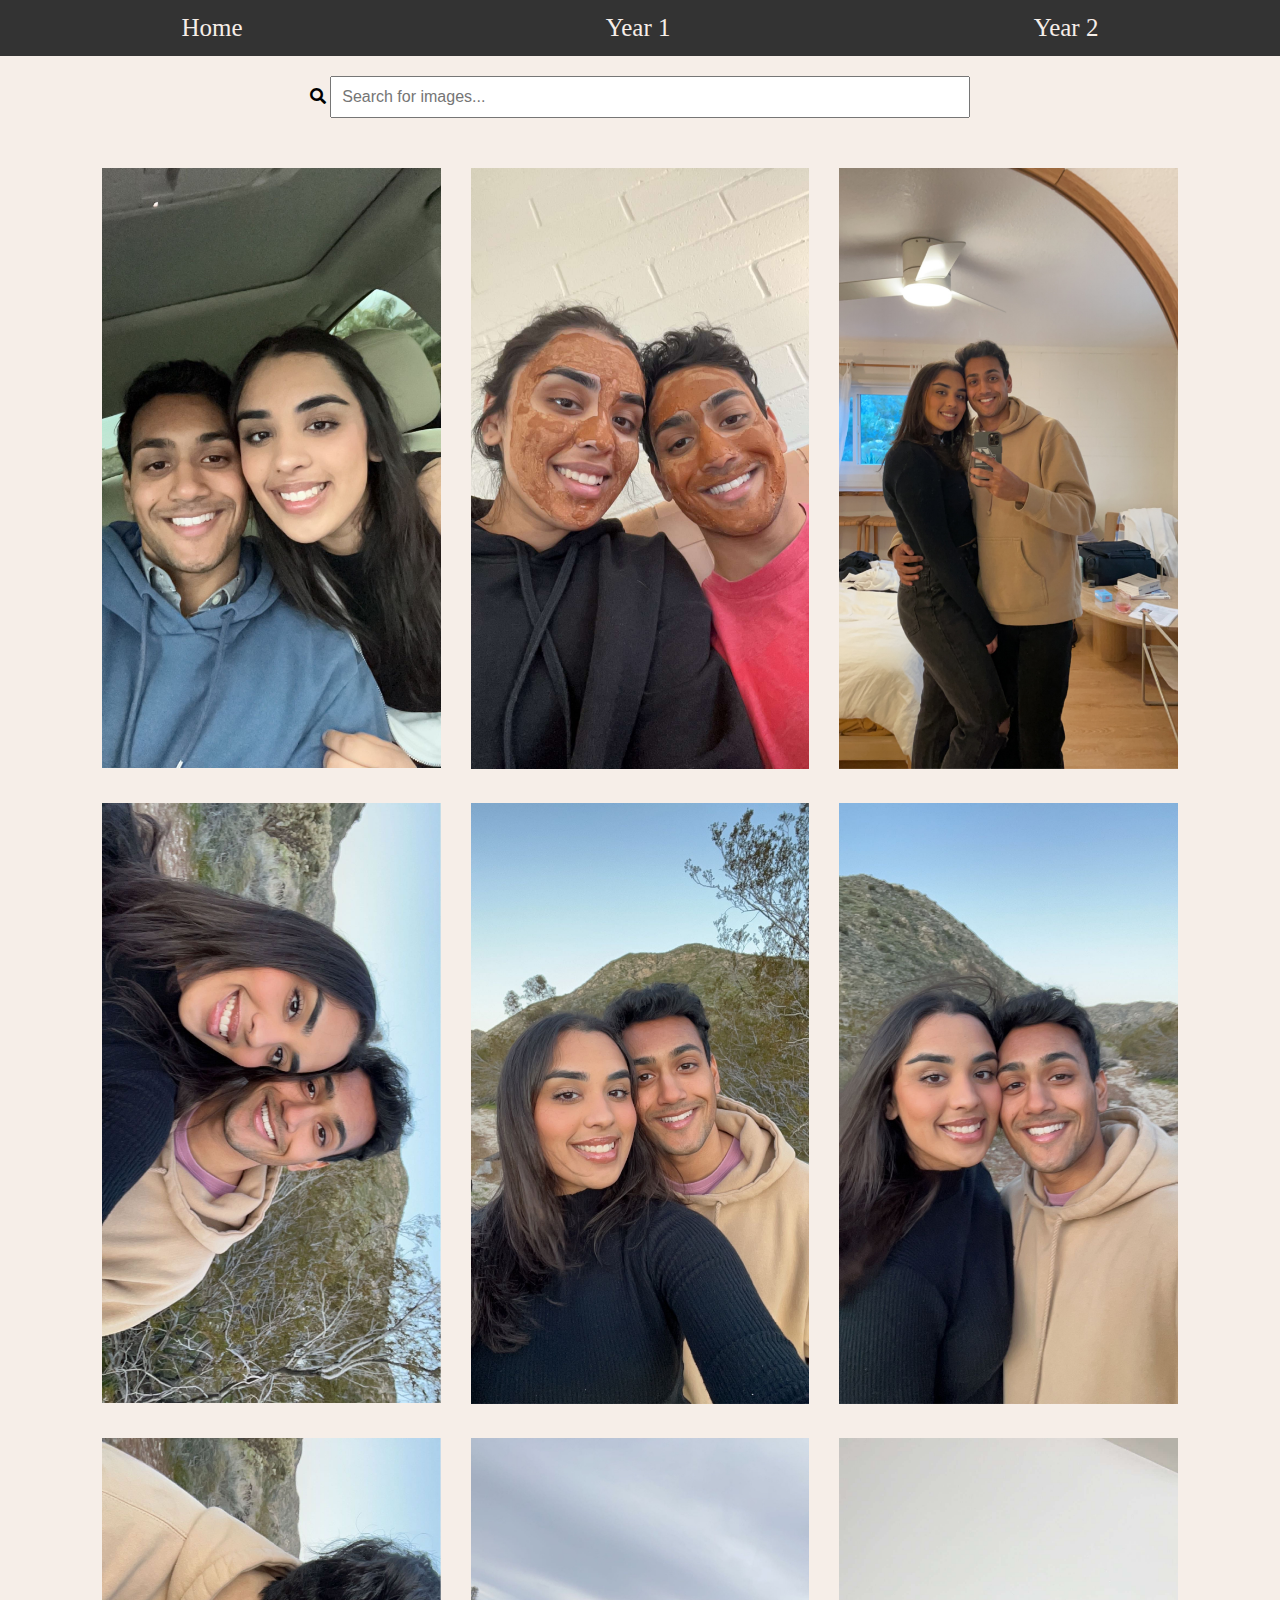
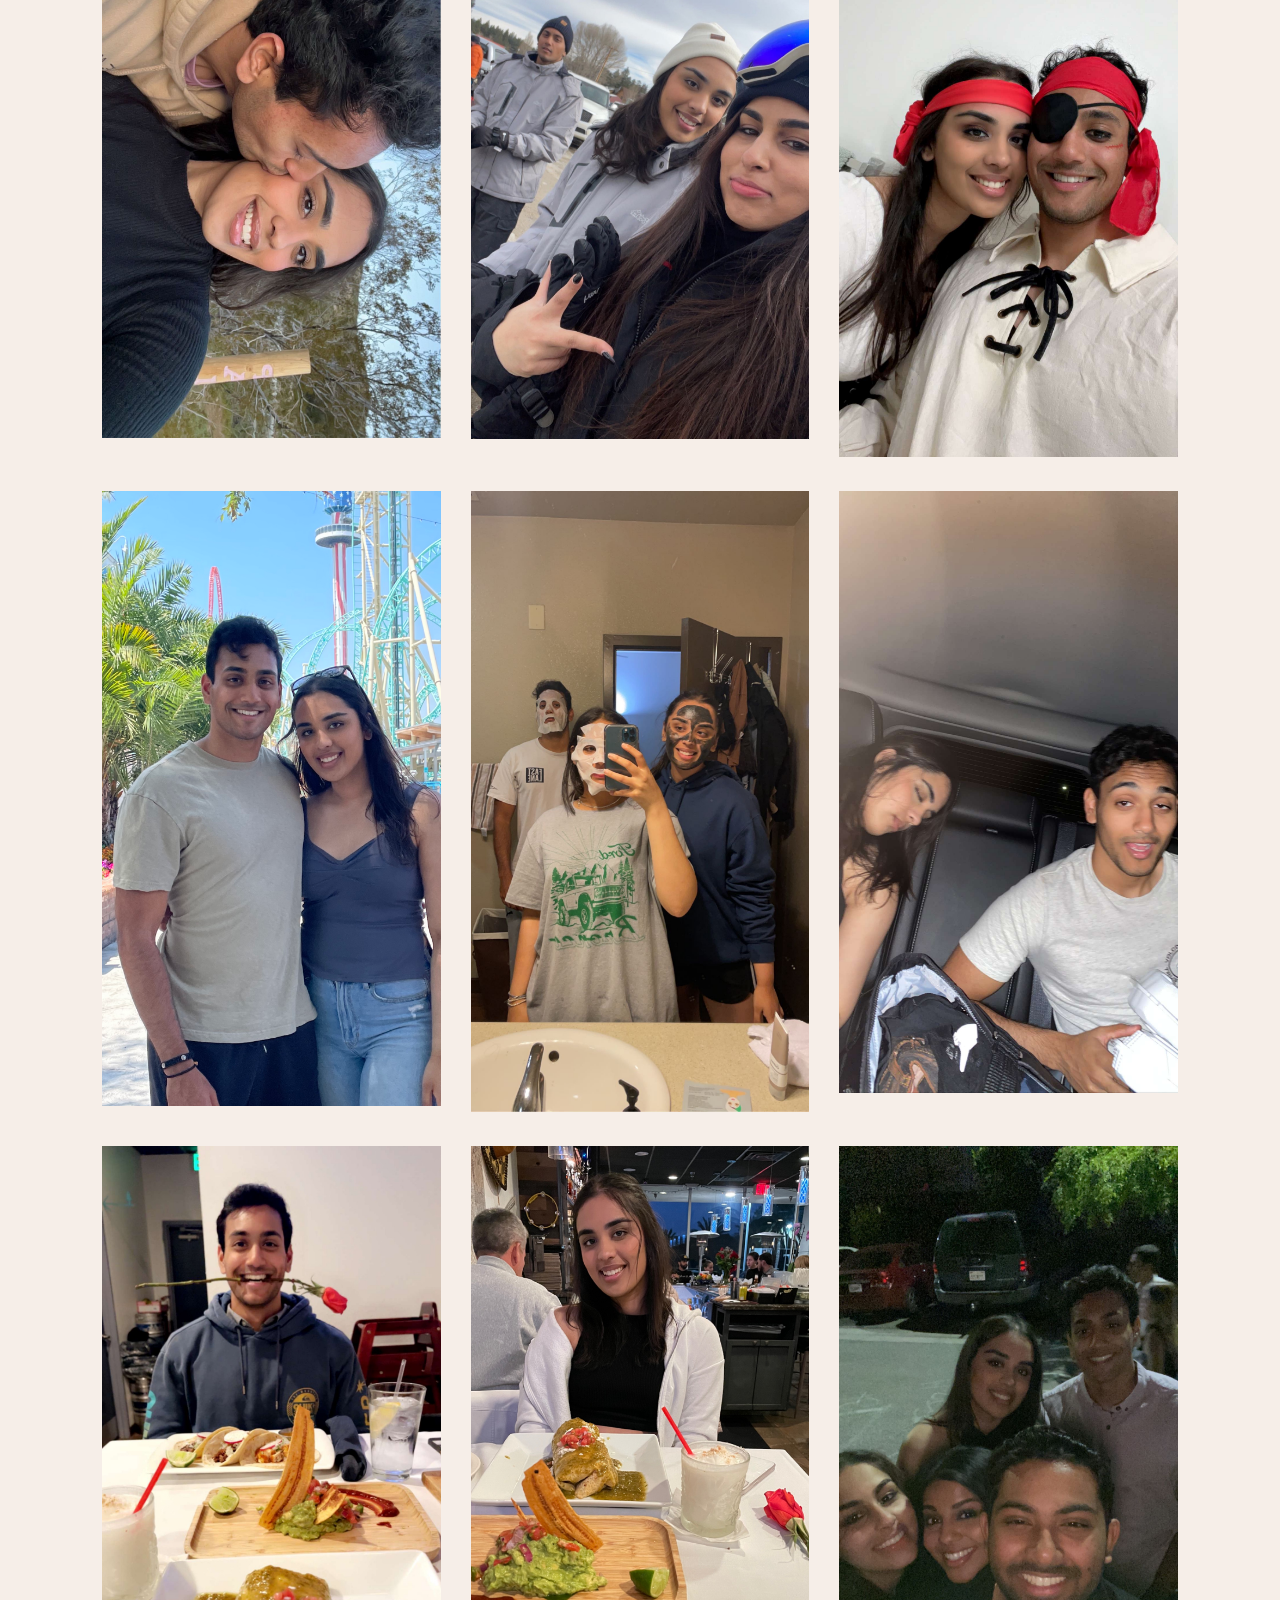
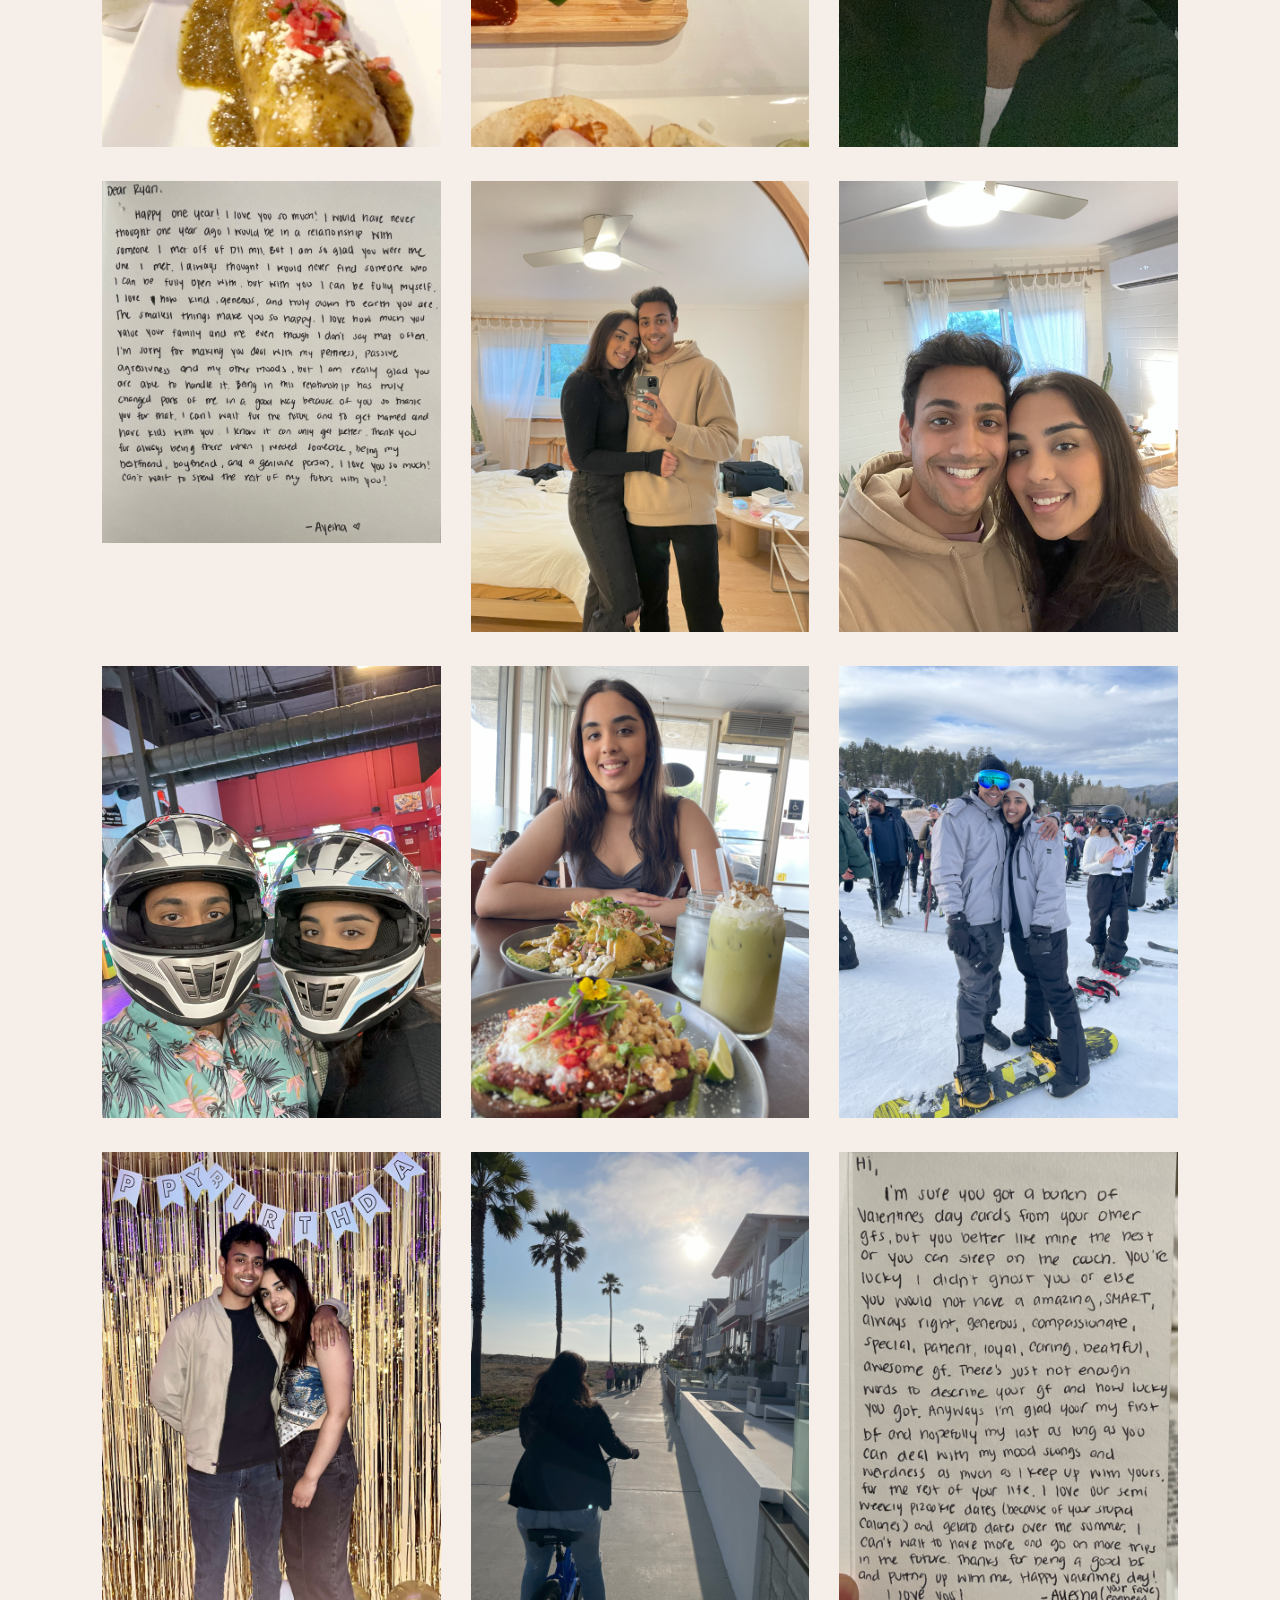
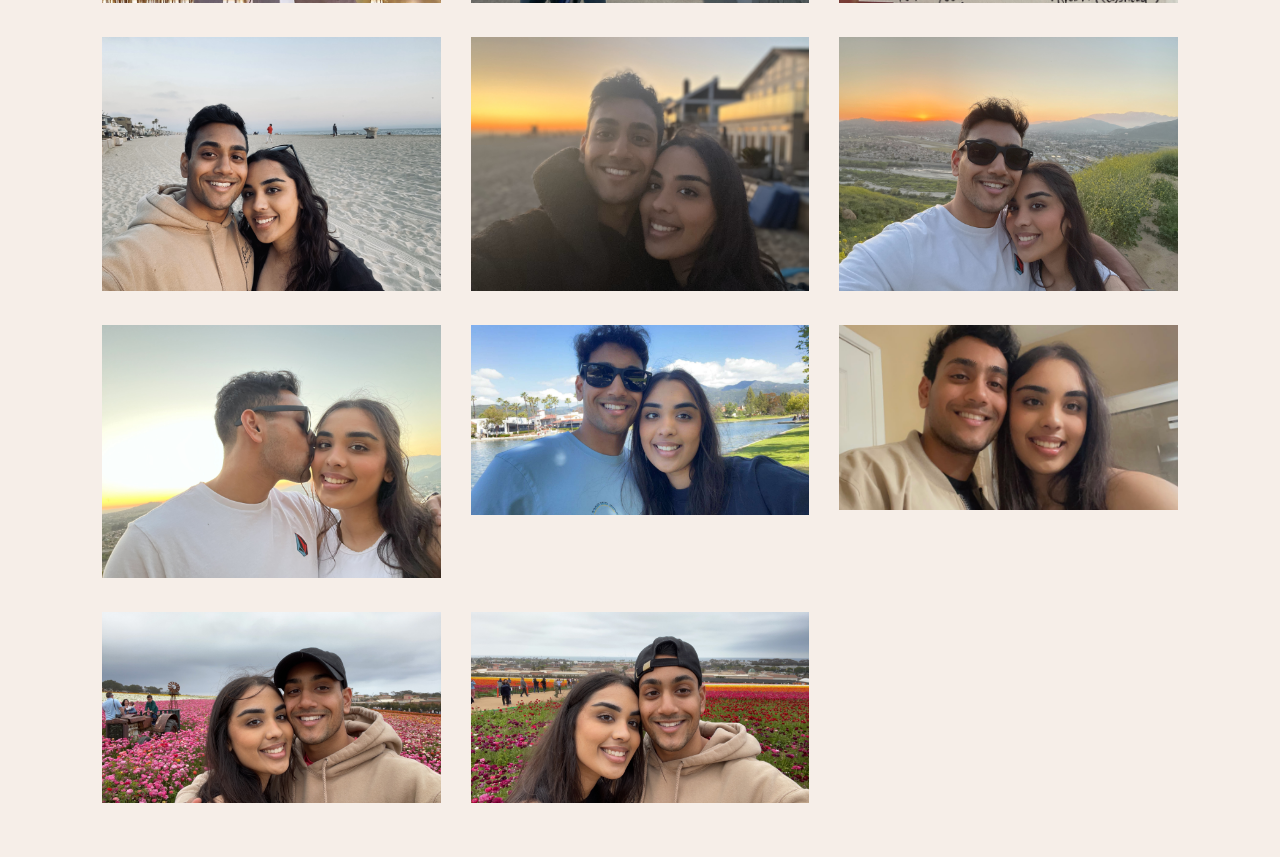
==== commit d664a056: "Minor Changes" ====
--- a/year1.html
+++ b/year1.html
@@ -14,7 +14,7 @@
             <ul>
                 <li><a href="index.html">Home</a></li>
                 <li><a href="year1.html">Year 1</a></li>
-                <li><a href="#">Year 2</a></li>
+                <li><a href="year2.html">Year 2</a></li>
             </ul>
         </nav>
 
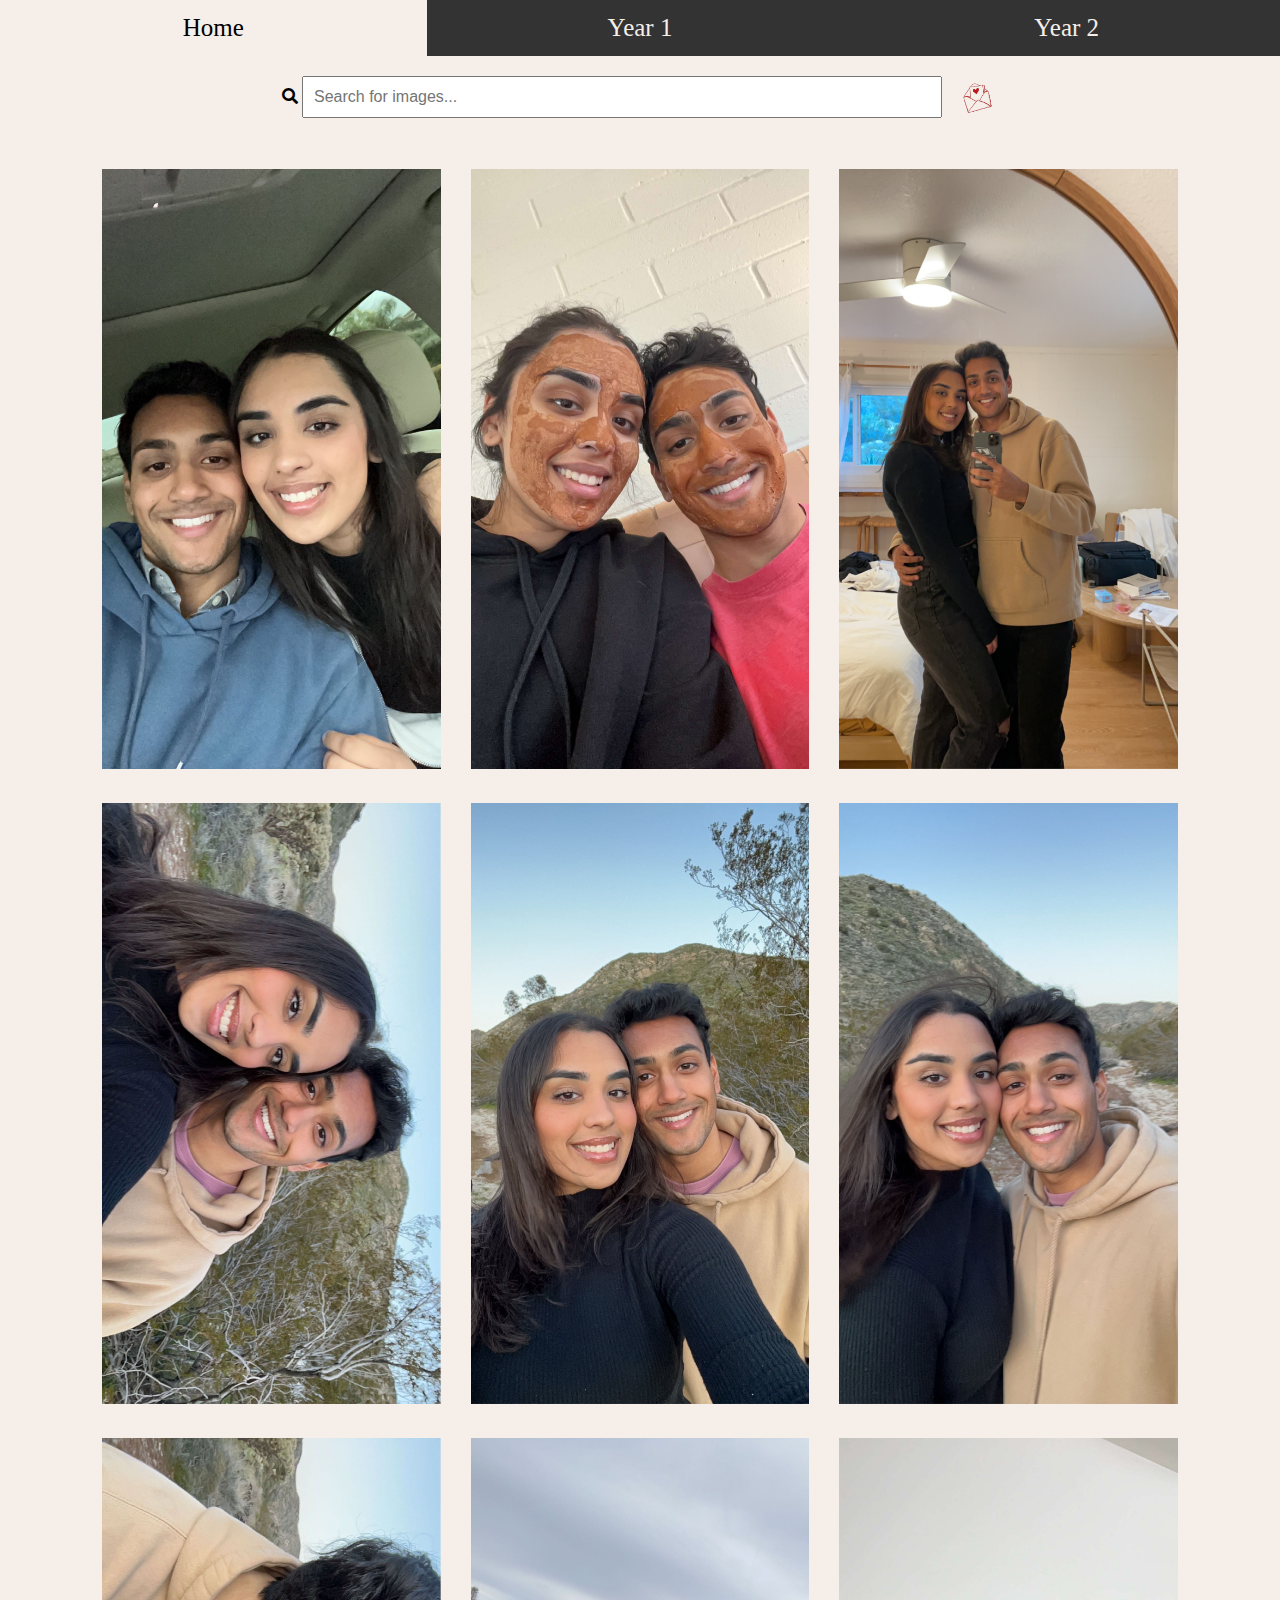
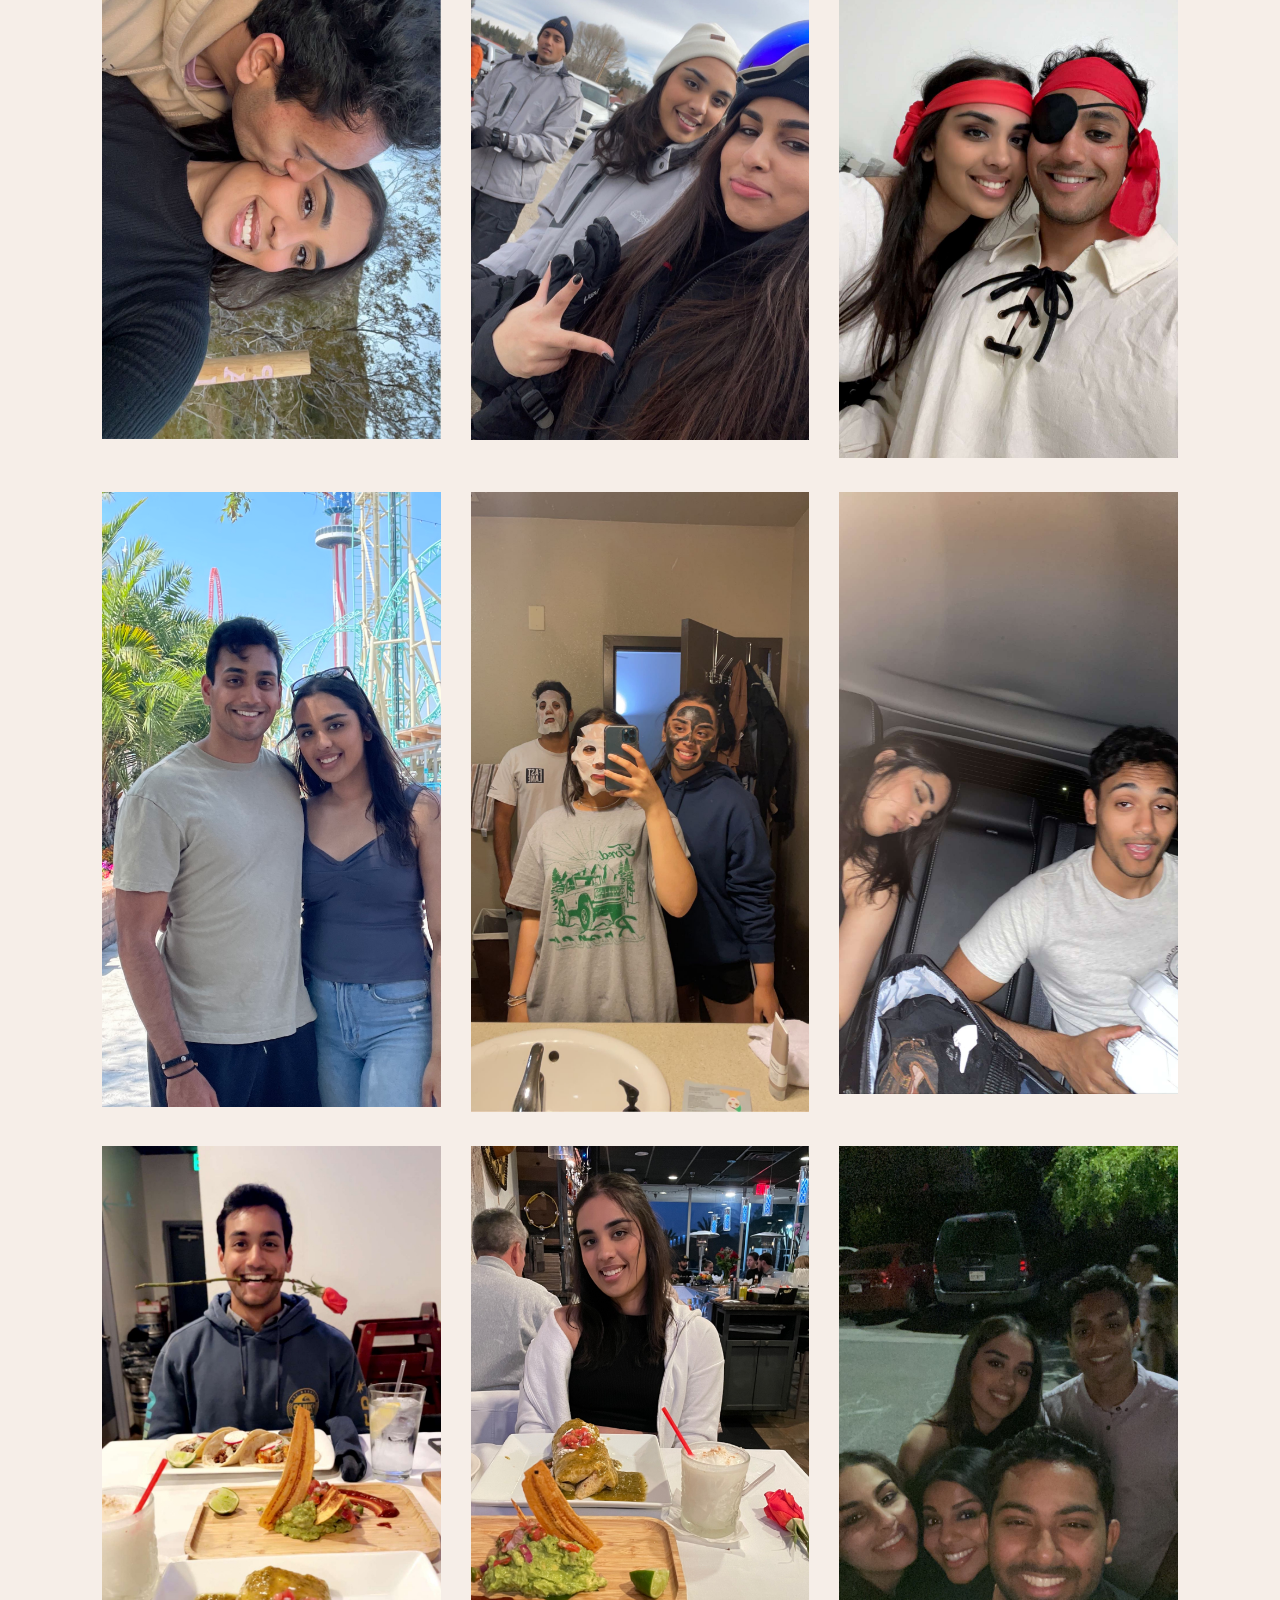
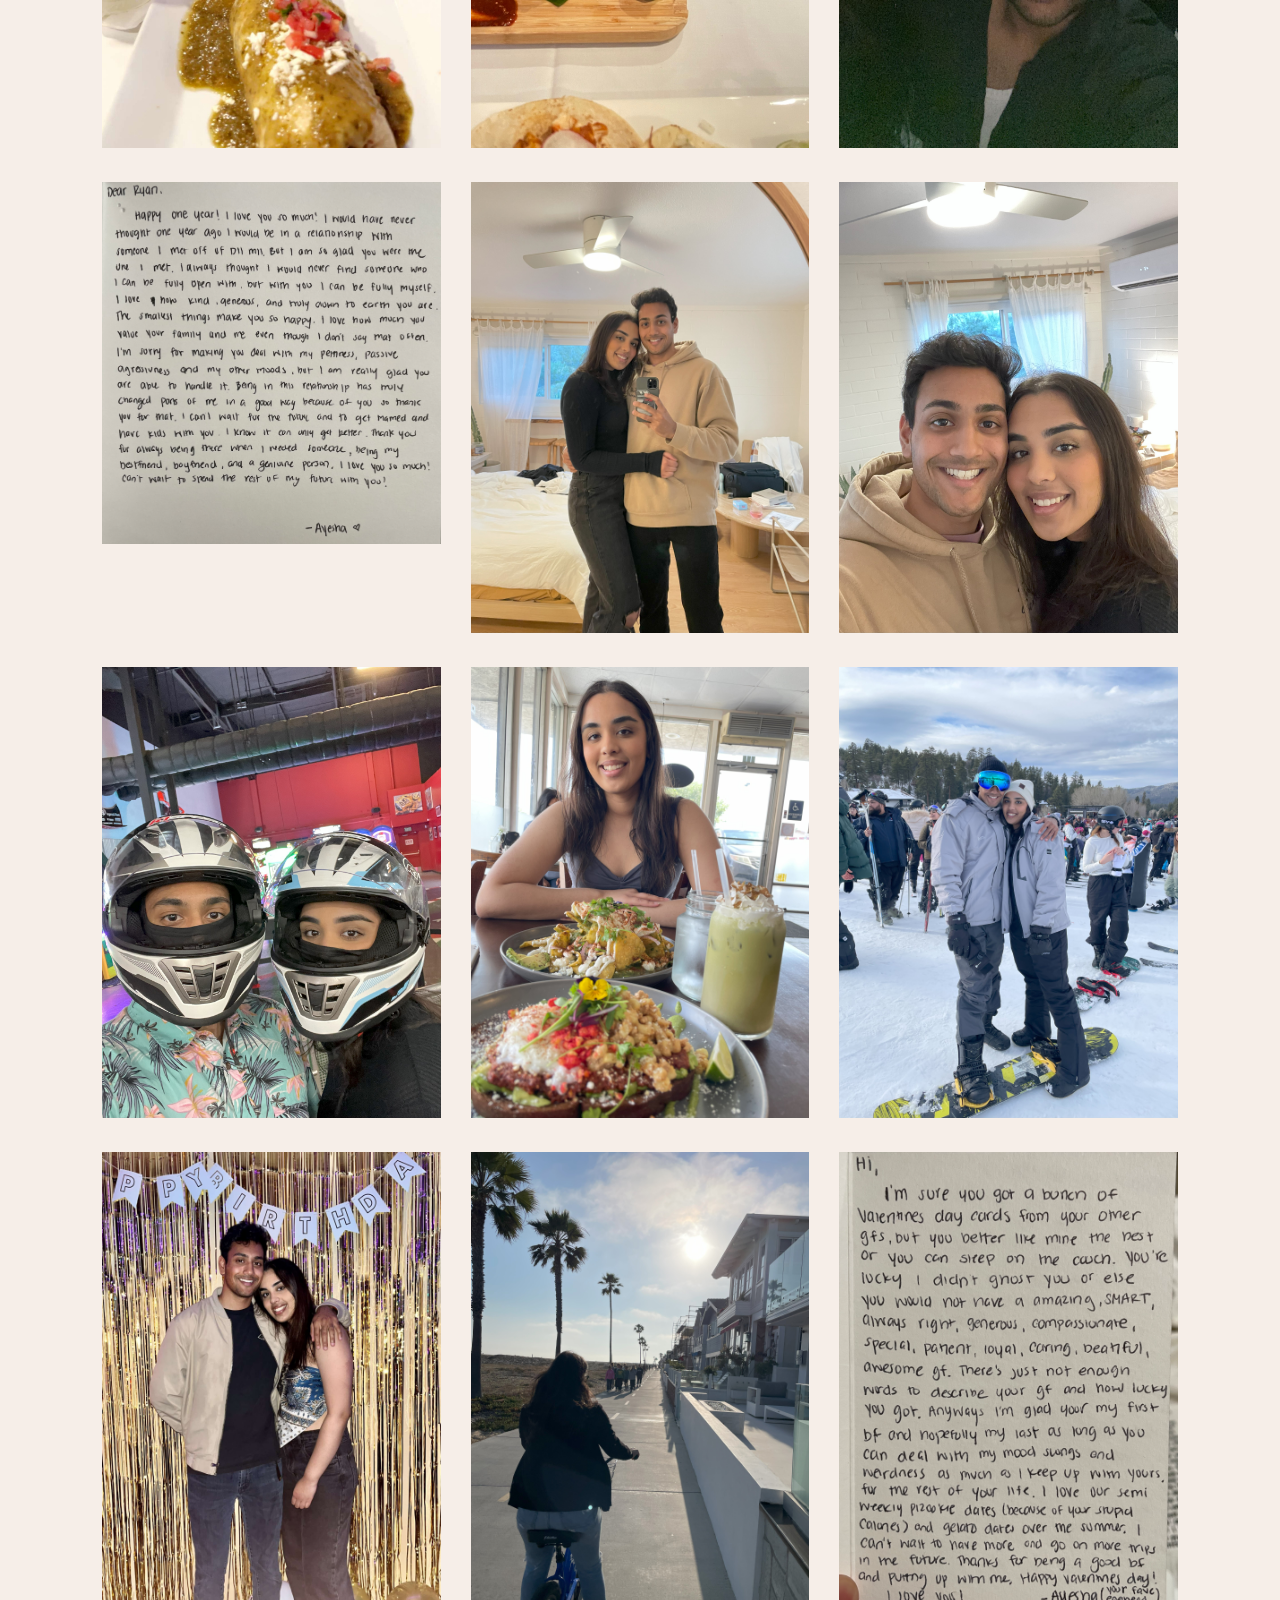
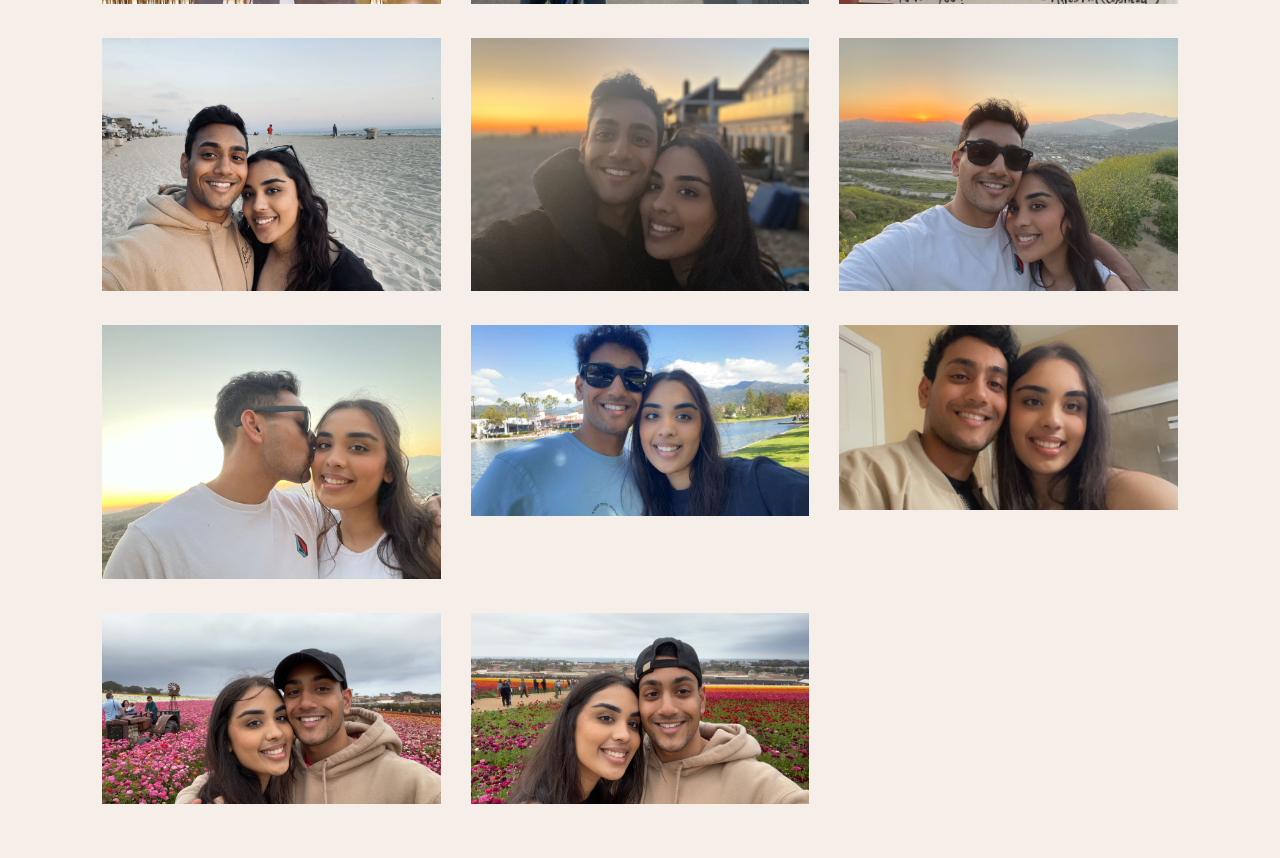
==== commit 10e67276: "Added note button" ====
--- a/year1.html
+++ b/year1.html
@@ -8,8 +8,7 @@
         <link rel="stylesheet" href="https://cdnjs.cloudflare.com/ajax/libs/font-awesome/5.15.4/css/all.min.css">
     </head>
     <body style="background-color:#f6eee8;">
-
-                <!-- Navigation Bar -->
+                
         <nav class="navbar">
             <ul>
                 <li><a href="index.html">Home</a></li>
@@ -21,6 +20,7 @@
         <div class="search-container">
             <i class="fas fa-search search-icon"></i>
             <input type="text" id="searchInput" onkeyup="searchImages()" placeholder="Search for images...">
+            <button id="popupButton" class="popup-button"><img src="Year 2/envelope_png.png" alt="Popup Button"></button>
         </div>
 
         <div class="container">
@@ -123,6 +123,30 @@
                 </a>
             </div>
         </div>
+
+        <div id="popup" class="popup">
+            <div class="popup-content">
+                <span class="close" onclick="closePopup()">&times;</span>
+                <h2>First Anniversary</h2>
+                <p>
+                    Dear Ayesha,<br><br>
+
+                    This last year has truly been the best year of my life. I moved to UCR and began a new chapter of my life away from home, started 
+                    my job and of course, I met you. Every minute we spend together feels so special, and every second I’m not with you I wish I was. 
+                    You are the most thoughtful, caring, and beautiful person I know, inside and out. Not only were you my first kiss and my first 
+                    girlfriend, you were also the first person I ever fell in love with. We have created so many memories together since last summer, 
+                    and if the past year in any way resembles what the future holds for us, then I can truly see myself with you forever. I wanted this 
+                    card to be full of sarcasm and stupid jokes, but my emotions took over and I am finally expressing them. Believe it or not, I am 
+                    actually crying for the first time in 7 years while writing this and reminiscing about the past 12 months with you. I am so lucky 
+                    to be able to call you not just my girlfriend, but my best friend :) Happy 1st anniversary! I love you to the moon and back you 
+                    little egghead!<br><br>
+                    
+                    Love, <br>
+                    Ryan
+                </p>
+            </div>
+        </div>
+
         <script src="lightbox-plus-jquery.js"></script>
         <script>
             function searchImages() {
@@ -141,6 +165,21 @@
                     }
                 }
             }
+
+            document.getElementById("popupButton").onclick = function() {
+                document.getElementById("popup").style.display = "block";
+            }
+
+            function closePopup() {
+                document.getElementById("popup").style.display = "none";
+            }
+
+            window.onclick = function(event) {
+                var popup = document.getElementById("popup");
+                if (event.target == popup) {
+                    popup.style.display = "none";
+                }
+            }
         </script>
     </body>
 </html>--- a/gallery_style.css
+++ b/gallery_style.css
@@ -40,6 +40,9 @@
     justify-content: space-around;
 }
 
+.navbar ul li {
+    flex: 1;
+}
 .navbar ul li a {
     display: block;
     color: #f6eee8;
@@ -66,3 +69,80 @@
     font-size: 16px;
 }
 
+.popup-button {
+    height: 42px;
+    border: none;
+    background: none;
+    cursor: pointer;
+    vertical-align: middle;
+    margin-left: 10px;
+}
+
+.popup-button img {
+    height: 100%;
+}
+
+.popup {
+    display: none;
+    position: fixed;
+    top: 0;
+    left: 0;
+    width: 100%;
+    height: 100%;
+    background-color: rgba(0, 0, 0, 0.5);
+    z-index: 9999;
+}
+
+.popup-content {
+    position: absolute;
+    top: 50%;
+    left: 50%;
+    transform: translate(-50%, -50%);
+    background-color: #f6eee8;
+    padding: 20px;
+    border-radius: 10px;
+    box-shadow: 0 0 10px rgba(0, 0, 0, 0.3);
+    max-width: 90%;
+    max-height: 90%;
+    overflow-y: auto;
+}
+
+.close {
+    position: absolute;
+    top: 10px;
+    right: 10px;
+    font-size: 24px;
+    cursor: pointer;
+}
+
+.close:hover {
+    color: red;
+}
+
+.popup-content h2 {
+    margin-bottom: 10px;
+    text-align: center;
+    font-size: 50px;
+    font-family: 'Brush Script MT', cursive;
+}
+
+.popup-content p {
+    font-size: 18px;
+    font-family: Arial, sans-serif;
+    font-style: italic;
+}
+
+/* Responsive Styles for very small screens */
+@media (max-width: 480px) {
+    .popup-content {
+        width: 100%;
+    }
+
+    .popup-content h2 {
+        font-size: 28px;
+    }
+
+    .popup-content p {
+        font-size: 14px;
+    }
+}